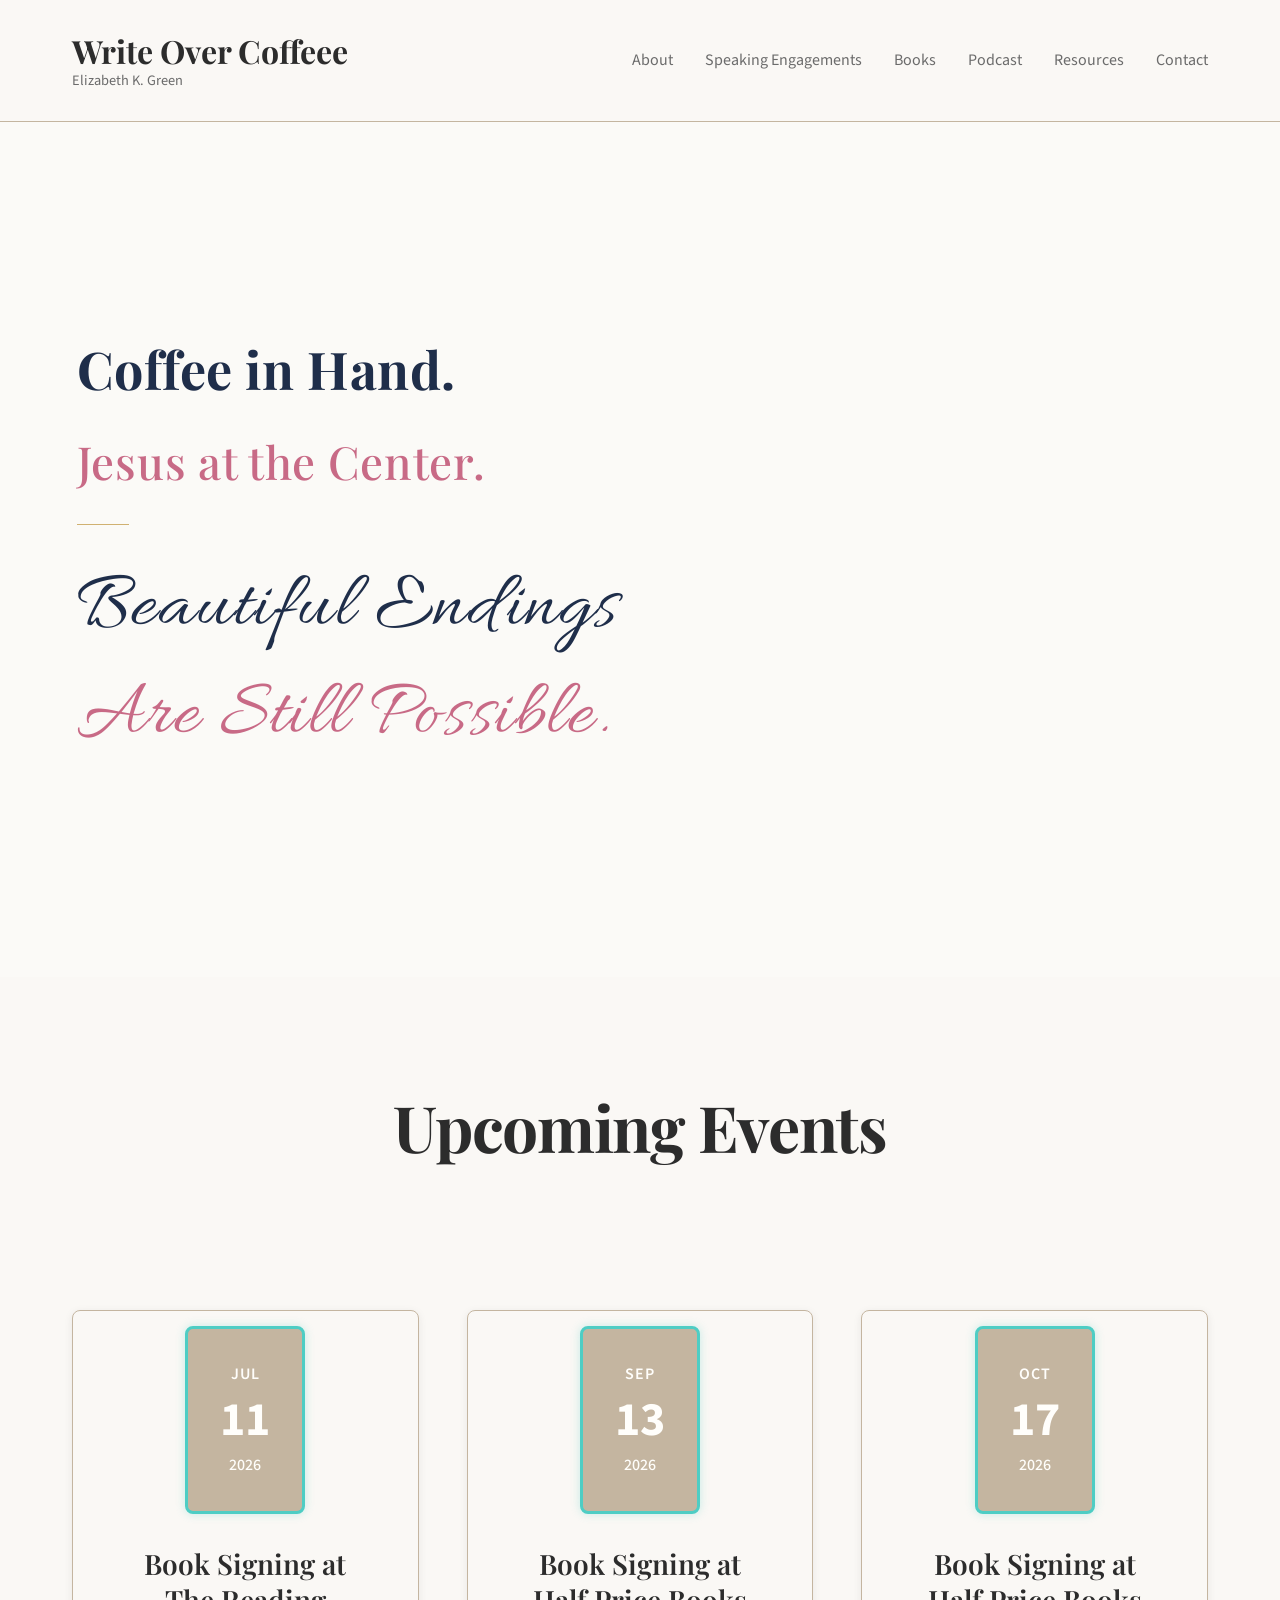
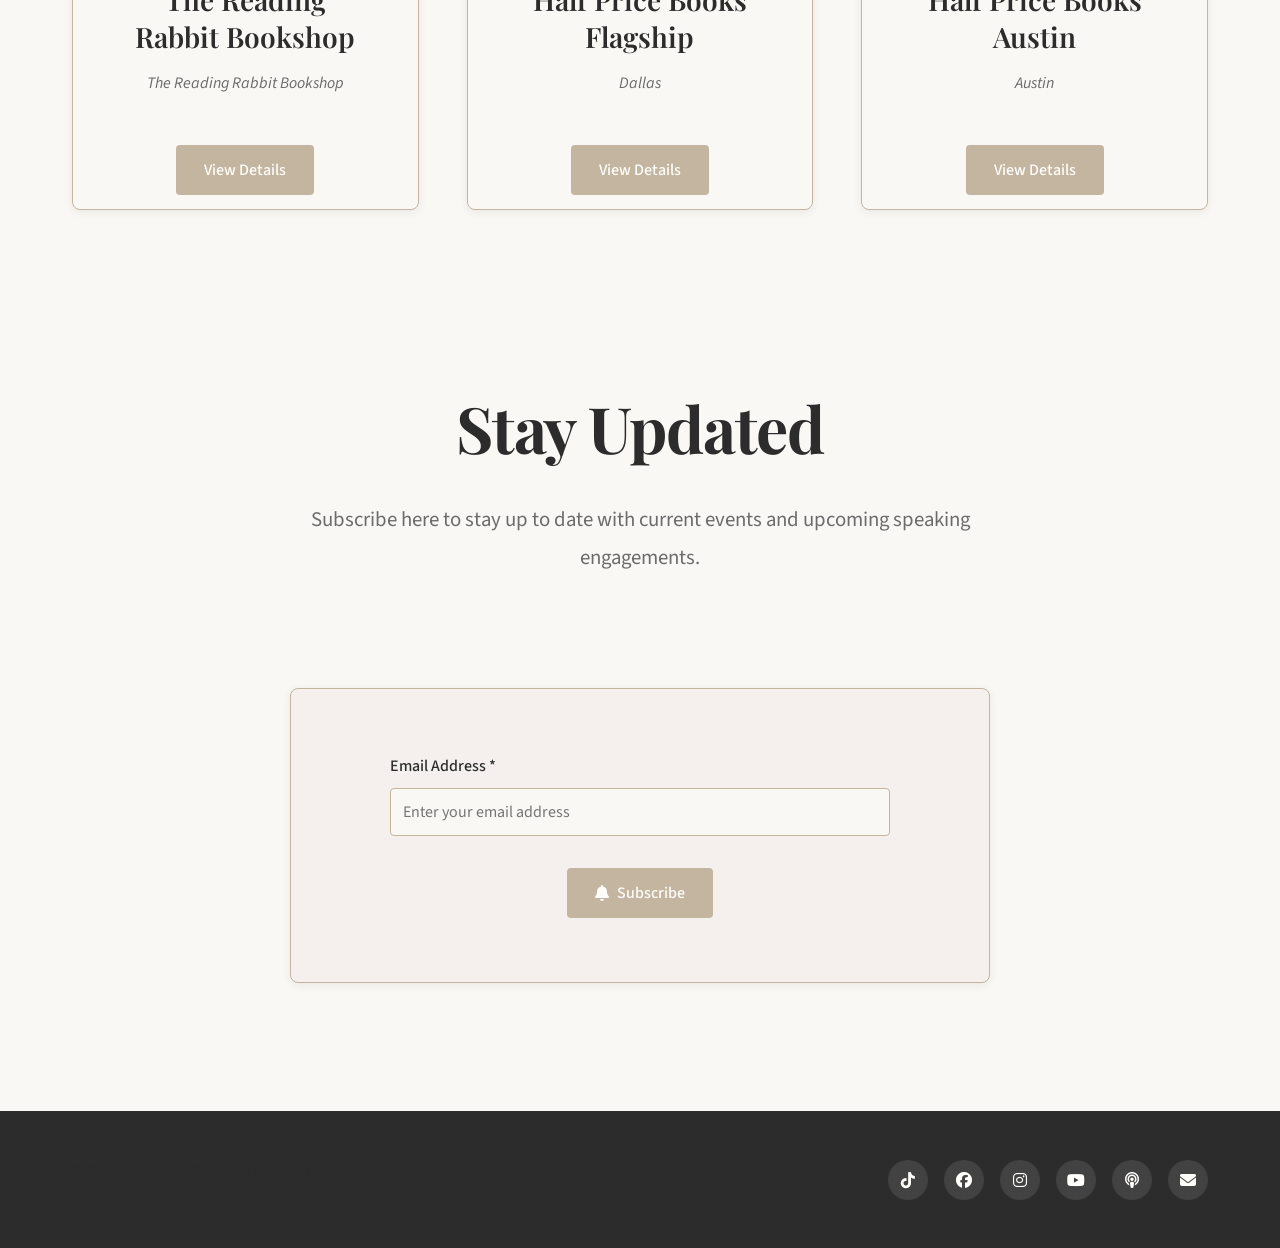
==== index.html @ e1391806 "Redesign hero with elegant typography and new brand copy Co-authored-by: Cursor <cursoragent@cursor." ====
<!DOCTYPE html>
<html lang="en">
<head>
    <meta charset="UTF-8">
    <meta name="viewport" content="width=device-width, initial-scale=1.0, viewport-fit=cover">
    <title>Write Over Coffeee | Elizabeth K. Green</title>
    <meta name="description" content="Write Over Coffeee | Elizabeth K. Green — Author, speaker, and storyteller sharing stories of grief, healing, and hope.">
    
    <!-- Open Graph / share preview -->
    <meta property="og:title" content="Write Over Coffeee | Elizabeth K. Green">
    <meta property="og:description" content="Author, speaker, and storyteller sharing stories of grief, healing, and hope.">
    <meta property="og:type" content="website">
    <meta property="og:image" content="https://i.imgur.com/3XoJIC1.jpg">
    
    <!-- Google Fonts -->
    <link rel="preconnect" href="https://fonts.googleapis.com">
    <link rel="preconnect" href="https://fonts.gstatic.com" crossorigin>
    <link href="https://fonts.googleapis.com/css2?family=Allura&family=Playfair+Display:wght@400;500;600;700&family=Source+Sans+Pro:wght@300;400;600&display=swap" rel="stylesheet">
    
    <!-- Font Awesome -->
    <link rel="stylesheet" href="https://cdnjs.cloudflare.com/ajax/libs/font-awesome/6.4.0/css/all.min.css">
    
    <link rel="stylesheet" href="styles.css">
    <link rel="icon" type="image/jpeg" href="https://i.imgur.com/3XoJIC1.jpg">
</head>
<body>
    <!-- Navigation -->
    <nav class="nav">
        <div class="nav-container">
            <a href="index.html" class="nav-logo">
                <span class="nav-logo-main">Write Over Coffeee</span>
                <span class="nav-logo-sub">Elizabeth K. Green</span>
            </a>
            <ul class="nav-menu">
                <li><a href="about.html" class="nav-link">About</a></li>
                <li><a href="speaking.html" class="nav-link">Speaking Engagements</a></li>
                <li><a href="books.html" class="nav-link">Books</a></li>
                <li><a href="podcast.html" class="nav-link">Podcast</a></li>
                <li><a href="resources.html" class="nav-link">Resources</a></li>
                <li><a href="contact.html" class="nav-link">Contact</a></li>
            </ul>
        </div>
    </nav>

    <!-- Hero Section -->
    <section class="hero">
        <div class="hero-content">
            <div class="hero-text">
                <h1 class="hero-title">
                    <span class="hero-line hero-line--headline">Coffee in Hand.</span>
                    <span class="hero-line hero-line--accent">Jesus at the Center.</span>
                </h1>
                <hr class="hero-divider" aria-hidden="true">
                <p class="hero-script-block">
                    <span class="hero-line hero-line--script hero-line--navy">Beautiful Endings</span>
                    <span class="hero-line hero-line--script hero-line--rose">Are Still Possible.</span>
                </p>
            </div>
        </div>
    </section>

    <!-- Upcoming Events Section -->
    <section class="events-section" id="events-section">
        <div class="container">
            <div class="events-title-wrapper" style="text-align: center; margin-bottom: var(--spacing-xl); padding: var(--spacing-lg) 0;">
                <h2 class="events-title" style="font-size: 4rem; font-weight: 700; color: var(--text-primary); margin-bottom: var(--spacing-md); letter-spacing: -0.02em; line-height: 1.2;">Upcoming Events</h2>
            </div>
            <div class="events-grid">
                <div class="flip-card">
                    <div class="flip-card-inner">
                        <div class="flip-card-front">
                            <div class="event-date event-date-new">
                                <span class="event-month">Jul</span>
                                <span class="event-day">11</span>
                                <span class="event-year">2026</span>
                            </div>
                            <h3 class="event-title">Book Signing at The Reading Rabbit Bookshop</h3>
                            <p class="event-location">The Reading Rabbit Bookshop</p>
                            <button class="btn btn-primary flip-btn">View Details</button>
                        </div>
                        <div class="flip-card-back">
                            <h3 class="event-title">Book Signing at The Reading Rabbit Bookshop</h3>
                            <p class="event-description">Join me at The Reading Rabbit Bookshop for a heartfelt afternoon celebrating Unspoken Goodbyes. Come connect, chat, and take home a signed copy—I can't wait to meet you in person.</p>
                            <p class="event-location">The Reading Rabbit Bookshop, 13006 S Farm to Market Rd | 1pm - 3pm</p>
                            <button class="btn btn-secondary flip-btn-back">Back</button>
                        </div>
                    </div>
                </div>

                <div class="flip-card">
                    <div class="flip-card-inner">
                        <div class="flip-card-front">
                            <div class="event-date event-date-new">
                                <span class="event-month">Sep</span>
                                <span class="event-day">13</span>
                                <span class="event-year">2026</span>
                            </div>
                            <h3 class="event-title">Book Signing at Half Price Books Flagship</h3>
                            <p class="event-location">Dallas</p>
                            <button class="btn btn-primary flip-btn">View Details</button>
                        </div>
                        <div class="flip-card-back">
                            <h3 class="event-title">Book Signing at Half Price Books Flagship</h3>
                            <p class="event-description">Join me at the Half Price Books Flagship in Dallas for an inspiring afternoon celebrating Unspoken Goodbyes. Stop by to connect, share meaningful conversation, and pick up a signed copy—I'm so excited to meet you.</p>
                            <p class="event-location">Half Price Books Flagship, 5803 E NW Hwy, Dallas, TX 75231 | 1pm - 3pm</p>
                            <button class="btn btn-secondary flip-btn-back">Back</button>
                        </div>
                    </div>
                </div>

                <div class="flip-card">
                    <div class="flip-card-inner">
                        <div class="flip-card-front">
                            <div class="event-date event-date-new">
                                <span class="event-month">Oct</span>
                                <span class="event-day">17</span>
                                <span class="event-year">2026</span>
                            </div>
                            <h3 class="event-title">Book Signing at Half Price Books Austin</h3>
                            <p class="event-location">Austin</p>
                            <button class="btn btn-primary flip-btn">View Details</button>
                        </div>
                        <div class="flip-card-back">
                            <h3 class="event-title">Book Signing at Half Price Books Austin</h3>
                            <p class="event-description">Join me at Half Price Books in Austin for a heartfelt afternoon celebrating Unspoken Goodbyes. Come connect, chat, and take home a signed copy—I'd love to meet you in person.</p>
                            <p class="event-location">Half Price Books Austin, 5555 N Lamar Blvd, Austin, TX 78751 | 11am - 2pm</p>
                            <button class="btn btn-secondary flip-btn-back">Back</button>
                        </div>
                    </div>
                </div>
            </div>
        </div>
    </section>

    <!-- Stay Updated Section -->
    <section class="stay-updated-section">
        <div class="container">
            <div class="stay-updated-header">
                <h2>Stay Updated</h2>
                <p class="page-intro">Subscribe here to stay up to date with current events and upcoming speaking engagements.</p>
            </div>
            <div class="subscribe-form-container">
                <form id="subscribeForm">
                    <div class="form-group" style="max-width: 500px; margin: 0 auto var(--spacing-md);">
                        <label for="subscribeEmail">Email Address *</label>
                        <input type="email" id="subscribeEmail" name="email" required placeholder="Enter your email address">
                    </div>
                    <div style="text-align: center;">
                        <button type="submit" class="btn btn-primary">
                            <i class="fas fa-bell"></i>
                            Subscribe
                        </button>
                    </div>
                </form>
            </div>
        </div>
    </section>

    <!-- Footer -->
    <footer class="footer">
        <div class="container">
            <div class="footer-content">
                <div class="footer-text">
                    <p>&copy; 2024 Elizabeth K. Green. All rights reserved.</p>
                </div>
                <div class="social-links">
                    <a href="https://www.tiktok.com/@writeovercoffee?_r=1&_t=ZP-93VZwXl0TWR" target="_blank" rel="noopener" aria-label="TikTok">
                        <i class="fab fa-tiktok"></i>
                    </a>
                    <a href="https://www.facebook.com/profile.php?id=61587353464992" target="_blank" rel="noopener" aria-label="Facebook">
                        <i class="fab fa-facebook"></i>
                    </a>
                    <a href="https://www.instagram.com/writeovercoffeee?igsh=MW9oeDl3N3U1cXFtbA%3D%3D&utm_source=qr" target="_blank" rel="noopener" aria-label="Instagram">
                        <i class="fab fa-instagram"></i>
                    </a>
                    <a href="https://www.youtube.com/@writeovercoffeee" target="_blank" rel="noopener" aria-label="YouTube">
                        <i class="fab fa-youtube"></i>
                    </a>
                    <a href="https://www.podbean.com/pw/pbblog-wtiej-151a57b" target="_blank" rel="noopener" aria-label="Podbean">
                        <i class="fas fa-podcast"></i>
                    </a>
                    <a href="mailto:writeovercoffeee@gmail.com" aria-label="Email">
                        <i class="fas fa-envelope"></i>
                    </a>
                </div>
            </div>
        </div>
    </footer>

    <script src="script.js"></script>
</body>
</html>
---- styles.css ----
/* Reset and Base Styles */
* {
    margin: 0;
    padding: 0;
    box-sizing: border-box;
}

:root {
    /* Soft, Feminine, Neutral Color System */
    /* Primary Background - warm creamy white for text-heavy areas */
    --bg-primary: #FAF8F5;
    
    /* Secondary Backgrounds - for section breaks, cards, hero areas */
    --bg-secondary-pink: #F5F0ED;
    --bg-secondary-lavender: #F4F1F5;
    
    /* Primary Text - deep soft charcoal (near-black) for body text and headings */
    --text-primary: #2C2C2C;
    
    /* Secondary Text - medium warm gray for labels, navigation, captions */
    --text-secondary: #6B6B6B;
    
    /* Accent Color - warm taupe/greige with subtle pink undertones */
    --color-accent: #C4B5A0;
    --color-accent-hover: #B8A890;
    
    /* Button Text - warm white/cream for contrast */
    --button-text: #FFFEFB;
    
    /* Legacy color variables for compatibility */
    --bg-linen: var(--bg-primary);
    --color-greige: var(--color-accent);
    --color-charcoal: var(--text-primary);
    
    /* Typography */
    --font-primary: 'Playfair Display', serif;
    --font-secondary: 'Source Sans Pro', sans-serif;
    --font-script: 'Allura', cursive;

    /* Hero palette */
    --hero-navy: #1F2E4A;
    --hero-rose: #C86A86;
    --hero-gold: #C8A45A;
    --hero-body: #3F3F46;
    
    /* Spacing */
    --spacing-xs: 0.5rem;
    --spacing-sm: 1rem;
    --spacing-md: 2rem;
    --spacing-lg: 3rem;
    --spacing-xl: 4rem;
    
    /* Transitions */
    --transition: all 0.3s ease;
}

/* Base Typography */
html {
    scroll-behavior: smooth;
    -webkit-text-size-adjust: 100%;
}

/* Prevent horizontal overflow on mobile */
body {
    overflow-x: hidden;
    font-family: var(--font-secondary);
    line-height: 1.7;
    color: var(--text-primary);
    background-color: var(--bg-primary);
    background-image: url('https://i.imgur.com/NSPfVRP.jpg');
    background-size: cover;
    background-position: center;
    background-attachment: fixed;
    background-repeat: no-repeat;
    -webkit-font-smoothing: antialiased;
    -moz-osx-font-smoothing: grayscale;
}

/* iOS Safari: fixed background can cause jank; use scroll on touch devices */
@media (max-width: 1024px) {
    body {
        background-attachment: scroll;
    }
}

h1, h2, h3, h4, h5, h6 {
    font-family: var(--font-primary);
    font-weight: 600;
    line-height: 1.3;
    color: var(--text-primary);
    margin-bottom: var(--spacing-sm);
}

h1 { font-size: 2.5rem; }
h2 { font-size: 2rem; }
h3 { font-size: 1.5rem; }
h4 { font-size: 1.25rem; }

p {
    margin-bottom: var(--spacing-sm);
    color: var(--text-primary);
}

a {
    color: var(--color-accent);
    text-decoration: none;
    transition: var(--transition);
}

a:hover {
    color: var(--color-accent-hover);
}

/* Container */
.container {
    max-width: 1200px;
    margin: 0 auto;
    padding: 0 var(--spacing-md);
}

/* Navigation */
.nav {
    background-color: var(--bg-primary);
    border-bottom: 1px solid var(--color-accent);
    position: sticky;
    top: 0;
    z-index: 1000;
    padding-top: env(safe-area-inset-top, 0);
}

.nav-container {
    display: flex;
    justify-content: space-between;
    align-items: center;
    padding: var(--spacing-md) var(--spacing-md);
    max-width: 1200px;
    margin: 0 auto;
}

.nav-logo {
    display: flex;
    flex-direction: column;
    text-decoration: none;
}

.nav-logo-main {
    font-family: var(--font-primary);
    font-size: 2rem;
    font-weight: 700;
    color: var(--text-primary);
    line-height: 1.2;
}

.nav-logo-sub {
    font-family: var(--font-secondary);
    font-size: 0.9rem;
    font-weight: 400;
    color: var(--text-secondary);
    line-height: 1.2;
    margin-top: 0.1rem;
}

.nav-menu {
    display: flex;
    list-style: none;
    gap: var(--spacing-md);
    align-items: center;
}

.nav-link {
    color: var(--text-secondary);
    font-weight: 400;
    padding: var(--spacing-xs) 0;
    position: relative;
}

.nav-link:hover,
.nav-link.active {
    color: var(--color-accent);
}

.nav-link.active::after {
    content: '';
    position: absolute;
    bottom: 0;
    left: 0;
    right: 0;
    height: 2px;
    background-color: var(--color-accent);
}

@keyframes heroFadeUp {
    from {
        opacity: 0;
        transform: translateY(20px);
    }
    to {
        opacity: 1;
        transform: translateY(0);
    }
}

/* Hero Section */
.hero {
    position: relative;
    width: 100%;
    min-height: 95vh;
    display: flex;
    align-items: center;
    justify-content: flex-start;
    padding: clamp(120px, 14vw, 180px) clamp(1.5rem, 6vw, 5rem);
    background-image: url('https://i.imgur.com/gsxFi4E.jpg');
    background-size: cover;
    background-position: center;
    background-repeat: no-repeat;
    overflow: hidden;
}

.hero::before {
    content: '';
    position: absolute;
    top: 0;
    left: 0;
    right: 0;
    bottom: 0;
    background: rgba(255, 255, 255, 0.22);
    z-index: 1;
}

.hero-content {
    position: relative;
    z-index: 2;
    width: 100%;
    max-width: 1400px;
    margin: 0;
    padding: 0;
}

.hero-text {
    max-width: 650px;
    text-align: left;
    animation: heroFadeUp 700ms ease-out both;
}

.hero .hero-title {
    font-size: inherit;
    margin-bottom: 0;
    line-height: inherit;
}

.hero-script-block {
    margin: 0;
    display: flex;
    flex-direction: column;
}

.hero-line {
    display: block;
    margin: 0;
}

.hero-line--headline {
    font-family: var(--font-primary);
    font-weight: 700;
    font-size: clamp(2rem, 4.2vw, 3.25rem);
    line-height: 1.45;
    letter-spacing: 0.01em;
    color: var(--hero-navy);
    margin-bottom: 0.4em;
}

.hero-line--accent {
    font-family: var(--font-primary);
    font-weight: 500;
    font-size: clamp(1.85rem, 3.6vw, 2.85rem);
    line-height: 1.5;
    letter-spacing: 0.015em;
    color: var(--hero-rose);
}

.hero-line--script {
    font-family: var(--font-script);
    font-weight: 400;
    font-size: clamp(3rem, 7vw, 5rem);
    line-height: 1.3;
    letter-spacing: 0.02em;
}

.hero-line--navy {
    color: var(--hero-navy);
    margin-bottom: 0.05em;
}

.hero-line--rose {
    color: var(--hero-rose);
}

.hero-divider {
    width: 52px;
    height: 1px;
    margin: clamp(1.25rem, 2.5vw, 1.75rem) 0 clamp(1.5rem, 3vw, 2rem);
    border: none;
    background-color: var(--hero-gold);
    opacity: 0.85;
}

@media (prefers-reduced-motion: reduce) {
    .hero-text {
        animation: none;
    }
}

/* Page Header Component (for other pages) */
.page-header {
    padding: var(--spacing-lg);
    text-align: center;
    max-width: 800px;
    margin: 0 auto var(--spacing-xl);
    background-color: var(--bg-primary);
    border: 1px solid var(--color-accent);
    border-radius: 8px;
    box-shadow: 0 2px 8px rgba(44, 44, 44, 0.08);
    position: relative;
}

.page-header h1 {
    font-size: 3rem;
    margin-bottom: var(--spacing-sm);
    font-weight: 600;
}

.page-header .page-intro {
    font-size: 1.2rem;
    line-height: 1.8;
    color: var(--text-primary);
    max-width: 600px;
    margin: 0 auto;
}

/* Content Grid Component */
.content-grid {
    display: grid;
    gap: var(--spacing-lg);
    margin: var(--spacing-xl) 0;
}

.content-grid-2 {
    grid-template-columns: repeat(2, 1fr);
}

.content-grid-3 {
    grid-template-columns: repeat(3, 1fr);
}

/* Navigation Tile Component (for homepage) */
.nav-tile {
    background-color: var(--bg-secondary-pink);
    border: 1px solid var(--color-accent);
    padding: var(--spacing-lg);
    text-align: center;
    transition: var(--transition);
    display: block;
    text-decoration: none;
    color: var(--text-primary);
}

.nav-tile:hover {
    border-color: var(--color-accent-hover);
    transform: translateY(-4px);
    box-shadow: 0 4px 12px rgba(44, 44, 44, 0.1);
}

.nav-tile-icon {
    font-size: 2.5rem;
    color: var(--color-accent);
    margin-bottom: var(--spacing-sm);
}

.nav-tile h3 {
    font-size: 1.5rem;
    margin-bottom: var(--spacing-xs);
}

.nav-tile p {
    font-size: 1rem;
    line-height: 1.6;
    margin: 0;
}

/* Buttons */
.btn {
    display: inline-flex;
    align-items: center;
    gap: var(--spacing-xs);
    padding: 0.875rem 1.75rem;
    border: none;
    border-radius: 4px;
    font-family: var(--font-secondary);
    font-size: 1rem;
    font-weight: 500;
    text-decoration: none;
    cursor: pointer;
    transition: var(--transition);
    text-align: center;
}

.btn-primary {
    background-color: var(--color-accent);
    color: var(--button-text);
}

.btn-primary:hover {
    background-color: var(--color-accent-hover);
    color: var(--button-text);
}

.btn-secondary {
    background-color: transparent;
    color: var(--text-primary);
    border: 1px solid var(--color-accent);
}

.btn-secondary:hover {
    background-color: var(--color-accent);
    color: var(--button-text);
}

/* Forms */
.form-group {
    margin-bottom: var(--spacing-md);
}

.form-group label {
    display: block;
    margin-bottom: var(--spacing-xs);
    font-weight: 500;
    color: var(--text-primary);
}

.form-group input,
.form-group textarea,
.form-group select {
    width: 100%;
    padding: 0.75rem;
    border: 1px solid var(--color-accent);
    border-radius: 4px;
    font-family: var(--font-secondary);
    font-size: 16px; /* 16px prevents iOS zoom on focus */
    background-color: var(--bg-primary);
    color: var(--text-primary);
    transition: var(--transition);
}

/* Prevent iOS from adding default styling to text inputs */
.form-group input[type="text"],
.form-group input[type="email"],
.form-group input[type="tel"],
.form-group input[type="url"] {
    -webkit-appearance: none;
    appearance: none;
}

.form-group input:focus,
.form-group textarea:focus,
.form-group select:focus {
    outline: none;
    border-color: var(--color-accent);
    box-shadow: 0 0 0 3px rgba(196, 181, 160, 0.15);
}

.form-group textarea {
    resize: vertical;
    min-height: 120px;
}

/* Footer */
.footer {
    background-color: var(--text-primary);
    color: var(--button-text);
    padding: var(--spacing-lg) 0;
    padding-bottom: calc(var(--spacing-lg) + env(safe-area-inset-bottom, 0));
    margin-top: var(--spacing-xl);
}

.footer-content {
    display: flex;
    justify-content: space-between;
    align-items: center;
    flex-wrap: wrap;
    gap: var(--spacing-md);
}

.footer-text {
    font-size: 0.9rem;
}

.footer-link {
    color: var(--button-text);
    text-decoration: underline;
}

.footer-link:hover {
    color: var(--color-accent);
}

.social-links {
    display: flex;
    gap: var(--spacing-sm);
}

.social-links a {
    display: flex;
    align-items: center;
    justify-content: center;
    width: 40px;
    height: 40px;
    background-color: rgba(255, 255, 255, 0.1);
    color: var(--button-text);
    border-radius: 50%;
    transition: var(--transition);
}

.social-links a:hover {
    background-color: var(--color-accent);
    color: var(--button-text);
}

/* Section Styles */
.section {
    padding: var(--spacing-xl) 0;
    position: relative;
}

.section-title {
    font-size: 2rem;
    margin-bottom: var(--spacing-md);
    text-align: center;
    background-color: var(--bg-primary);
    padding: var(--spacing-md);
    border: 1px solid var(--color-accent);
    border-radius: 8px;
    box-shadow: 0 2px 8px rgba(44, 44, 44, 0.08);
    max-width: 600px;
    margin-left: auto;
    margin-right: auto;
}

/* Main Content Area */
.main-content {
    min-height: calc(100vh - 200px);
    padding: var(--spacing-lg) 0;
    position: relative;
}

/* Ensure all text content containers have white backgrounds */
.about-content {
    background-color: var(--bg-primary) !important;
    padding: var(--spacing-lg) !important;
    border-radius: 8px !important;
    border: 1px solid var(--color-accent) !important;
    box-shadow: 0 2px 8px rgba(44, 44, 44, 0.08) !important;
}

/* Parallax wrapper for content sections */
.parallax-section {
    position: relative;
    transform: translateZ(0);
    will-change: transform;
}

/* Events Section */
.events-section {
    padding: var(--spacing-xl) 0;
    background-color: transparent;
}

/* Stay Updated Section */
.stay-updated-section {
    padding: var(--spacing-xl) 0;
    background-color: transparent;
}

.stay-updated-header {
    text-align: center;
    margin-bottom: var(--spacing-xl);
    padding: var(--spacing-lg) 0;
}

.stay-updated-header h2 {
    font-size: 4rem;
    font-weight: 700;
    color: var(--text-primary);
    margin-bottom: var(--spacing-md);
    letter-spacing: -0.02em;
}

.stay-updated-header .page-intro {
    font-size: 1.3rem;
    line-height: 1.8;
    color: var(--text-secondary);
    max-width: 700px;
    margin: 0 auto;
}

.stay-updated-section .subscribe-form-container {
    background-color: var(--bg-secondary-pink);
    border: 1px solid var(--color-accent);
    padding: var(--spacing-xl);
    border-radius: 8px;
    box-shadow: 0 2px 8px rgba(44, 44, 44, 0.08);
    max-width: 700px;
    margin: 0 auto;
}

.events-grid {
    display: grid;
    grid-template-columns: repeat(auto-fit, minmax(300px, 1fr));
    gap: var(--spacing-lg);
    margin-top: var(--spacing-lg);
}

/* Flip Card Styles */
.flip-card {
    background-color: transparent;
    width: 100%;
    height: 500px;
    perspective: 1000px;
}

.flip-card-inner {
    position: relative;
    width: 100%;
    height: 100%;
    text-align: center;
    transition: transform 0.6s;
    -webkit-transform-style: preserve-3d;
    transform-style: preserve-3d;
}

.flip-card.flipped .flip-card-inner {
    transform: rotateY(180deg);
}

.flip-card-front,
.flip-card-back {
    position: absolute;
    width: 100%;
    height: 100%;
    -webkit-backface-visibility: hidden;
    backface-visibility: hidden;
    background-color: var(--bg-primary);
    border: 1px solid var(--color-accent);
    border-radius: 8px;
    box-shadow: 0 2px 8px rgba(44, 44, 44, 0.08);
    display: flex;
    flex-direction: column;
    justify-content: center;
    align-items: center;
    padding: var(--spacing-lg);
    box-sizing: border-box;
}

.flip-card-front,
.flip-card-back {
    overflow-y: auto;
    overflow-x: hidden;
    scrollbar-width: none; /* Firefox */
    -ms-overflow-style: none; /* IE and Edge */
}

.flip-card-front::-webkit-scrollbar,
.flip-card-back::-webkit-scrollbar {
    display: none; /* Chrome, Safari, Opera */
}

.flip-card-back {
    transform: rotateY(180deg);
    justify-content: flex-start;
    padding: var(--spacing-lg);
}

.flip-card-back .event-title {
    margin-top: 0;
    margin-bottom: var(--spacing-sm);
}

.flip-card-back .event-description {
    margin-bottom: var(--spacing-md);
    flex: 0 1 auto;
}

.flip-card-back .event-location {
    margin-bottom: var(--spacing-md);
}

.flip-card-back .btn {
    margin-top: auto;
    margin-bottom: var(--spacing-xs);
}

.event-date {
    display: flex;
    flex-direction: column;
    align-items: center;
    margin-bottom: var(--spacing-md);
    padding: var(--spacing-md);
    background-color: var(--color-accent);
    color: var(--button-text);
    border-radius: 8px;
    width: 120px;
}

.event-month {
    font-size: 1rem;
    font-weight: 600;
    text-transform: uppercase;
    letter-spacing: 1px;
}

.event-day {
    font-size: 3rem;
    font-weight: 700;
    line-height: 1;
    margin: var(--spacing-xs) 0;
}

.event-year {
    font-size: 1rem;
    font-weight: 500;
}

.event-rescheduled-notice {
    background-color: #ff6b6b;
    color: var(--button-text);
    padding: 0.5rem 1rem;
    border-radius: 4px;
    font-size: 0.875rem;
    font-weight: 600;
    text-transform: uppercase;
    letter-spacing: 0.5px;
    margin-bottom: var(--spacing-sm);
    text-align: center;
    width: 100%;
    box-shadow: 0 2px 4px rgba(0, 0, 0, 0.1);
}

.event-date-new {
    border: 3px solid #4ecdc4;
    box-shadow: 0 0 10px rgba(78, 205, 196, 0.3);
}

.event-title {
    font-family: var(--font-primary);
    font-size: 1.75rem;
    font-weight: 600;
    color: var(--text-primary);
    margin-bottom: var(--spacing-sm);
}

.event-location {
    font-size: 1rem;
    color: var(--text-secondary);
    margin-bottom: var(--spacing-md);
    font-style: italic;
    line-height: 1.6;
    overflow-wrap: break-word;
    word-wrap: break-word;
}

.event-description {
    font-size: 1rem;
    line-height: 1.7;
    color: var(--text-primary);
    margin-bottom: var(--spacing-md);
    text-align: left;
    overflow-wrap: break-word;
    word-wrap: break-word;
}

.flip-btn,
.flip-btn-back {
    margin-top: var(--spacing-sm);
    cursor: pointer;
}

.flip-btn-back {
    margin-top: var(--spacing-xs);
}

/* Responsive Design */
/* Tablet / iPad Optimizations (768px - 1024px) */
@media (min-width: 768px) and (max-width: 1024px) {
    .container {
        max-width: 95%;
        padding: 0 var(--spacing-md);
    }
    
    .hero {
        min-height: 90vh;
        padding: clamp(100px, 12vw, 140px) clamp(2rem, 5vw, 4rem);
    }
    
    .hero-line--headline {
        font-size: clamp(1.85rem, 3.8vw, 2.75rem);
    }
    
    .hero-line--accent {
        font-size: clamp(1.65rem, 3.2vw, 2.35rem);
    }
    
    .hero-line--script {
        font-size: clamp(2.75rem, 6vw, 4.25rem);
    }
    
    .events-grid {
        grid-template-columns: repeat(2, 1fr);
        gap: var(--spacing-md);
    }
    
    .flip-card {
        height: 450px;
    }
    
    .nav-container {
        padding: var(--spacing-sm) var(--spacing-md);
    }
    
    .nav-menu {
        gap: var(--spacing-sm);
    }
    
    .content-grid-2 {
        grid-template-columns: 1fr;
    }
    
    .content-grid-3 {
        grid-template-columns: repeat(2, 1fr);
    }
    
    .page-header h1 {
        font-size: 3.5rem;
    }
    
    .stay-updated-header h2 {
        font-size: 3.5rem;
    }
}

/* MacBook / Desktop Optimizations (1024px+) */
@media (min-width: 1024px) {
    .container {
        max-width: 1200px;
    }
    
    .hero {
        min-height: 95vh;
    }
}

/* Mobile / Small Tablet (max-width: 768px) */
@media (max-width: 768px) {
    /* Reduce all title sizes on mobile */
    h1 { font-size: 2rem; }
    h2 { font-size: 1.75rem; }
    h3 { font-size: 1.25rem; }
    h4 { font-size: 1.1rem; }
    
    .nav-container {
        flex-direction: column;
        gap: var(--spacing-xs);
        padding: var(--spacing-sm) var(--spacing-sm);
    }
    
    .nav-logo-main {
        font-size: 1.5rem;
    }
    
    .nav-logo-sub {
        font-size: 0.8rem;
    }
    
    /* Apple HIG: minimum 44px touch targets */
    .nav-menu {
        flex-wrap: wrap;
        justify-content: center;
        gap: var(--spacing-xs);
        font-size: 0.9rem;
    }
    
    .nav-menu a {
        min-height: 44px;
        min-width: 44px;
        display: inline-flex;
        align-items: center;
        justify-content: center;
        padding: var(--spacing-xs) var(--spacing-sm);
    }
    
    /* Fix hero overlap with sticky nav; iOS Safari address bar */
    .hero {
        min-height: 100vh;
        min-height: -webkit-fill-available;
        padding: clamp(100px, 18vw, 130px) var(--spacing-md) clamp(80px, 12vw, 120px);
        justify-content: center;
    }
    
    .hero-content {
        display: flex;
        justify-content: center;
    }
    
    .hero-text {
        text-align: center;
        margin: 0 auto;
    }
    
    .hero-divider {
        margin-left: auto;
        margin-right: auto;
    }
    
    .hero-line--headline {
        font-size: clamp(1.75rem, 6.5vw, 2.25rem);
        line-height: 1.5;
    }
    
    .hero-line--accent {
        font-size: clamp(1.55rem, 5.5vw, 2rem);
        line-height: 1.55;
    }
    
    .hero-line--script {
        font-size: clamp(2.5rem, 10vw, 3.75rem);
        line-height: 1.35;
    }
    
    .btn {
        min-height: 44px;
        min-width: 44px;
    }
    
    /* Fix events section spacing and title size */
    .events-section {
        padding-top: var(--spacing-lg);
        padding-bottom: var(--spacing-lg);
    }
    
    .events-section h2,
    .events-title {
        font-size: 2rem !important;
        margin-bottom: var(--spacing-md) !important;
        padding: var(--spacing-sm) 0 !important;
    }
    
    .events-title-wrapper {
        margin-bottom: var(--spacing-md) !important;
        padding: var(--spacing-md) 0 !important;
    }
    
    .events-grid {
        grid-template-columns: 1fr;
        gap: var(--spacing-md);
        margin-top: var(--spacing-md);
    }
    
    .flip-card {
        height: 420px;
        margin-bottom: var(--spacing-md);
    }
    
    .event-title {
        font-size: 1.25rem;
    }
    
    .page-header h1 {
        font-size: 2rem;
    }
    
    .page-header .page-intro {
        font-size: 1rem;
    }
    
    .content-grid-2,
    .content-grid-3 {
        grid-template-columns: 1fr;
    }
    
    .footer-content {
        flex-direction: column;
        text-align: center;
    }
    
    .social-links a {
        min-width: 44px;
        min-height: 44px;
    }
    
    .container {
        padding: 0 var(--spacing-sm);
    }
    
    .section-title {
        font-size: 1.5rem;
        padding: var(--spacing-sm);
    }
    
    .stay-updated-header h2 {
        font-size: 2rem;
    }
    
    .stay-updated-header .page-intro {
        font-size: 1rem;
    }
}

@media (max-width: 480px) {
    h1 { font-size: 1.75rem; }
    h2 { font-size: 1.5rem; }
    h3 { font-size: 1.15rem; }
    h4 { font-size: 1rem; }
    
    .nav-logo-main {
        font-size: 1.25rem;
    }
    
    .nav-logo-sub {
        font-size: 0.75rem;
    }
    
    .hero {
        padding: 90px var(--spacing-sm) 70px;
    }
    
    .hero-line--headline {
        font-size: clamp(1.6rem, 7vw, 2rem);
    }
    
    .hero-line--accent {
        font-size: clamp(1.4rem, 6vw, 1.85rem);
    }
    
    .hero-line--script {
        font-size: clamp(2.25rem, 11vw, 3.25rem);
    }
    
    .events-section h2,
    .events-title {
        font-size: 1.75rem !important;
    }
    
    .events-title-wrapper {
        margin-bottom: var(--spacing-sm) !important;
        padding: var(--spacing-sm) 0 !important;
    }
    
    .flip-card {
        height: 440px;
    }
    
    .event-day {
        font-size: 2.25rem;
    }
    
    .event-title {
        font-size: 1.15rem;
    }
    
    .nav-tile {
        padding: var(--spacing-md);
    }
    
    .nav-tile-icon {
        font-size: 2rem;
    }
    
    .section-title {
        font-size: 1.25rem;
    }
}

/* Utility Classes */
.text-center {
    text-align: center;
}

.mt-md {
    margin-top: var(--spacing-md);
}

.mb-md {
    margin-bottom: var(--spacing-md);
}

.mt-lg {
    margin-top: var(--spacing-lg);
}

.mb-lg {
    margin-bottom: var(--spacing-lg);
}
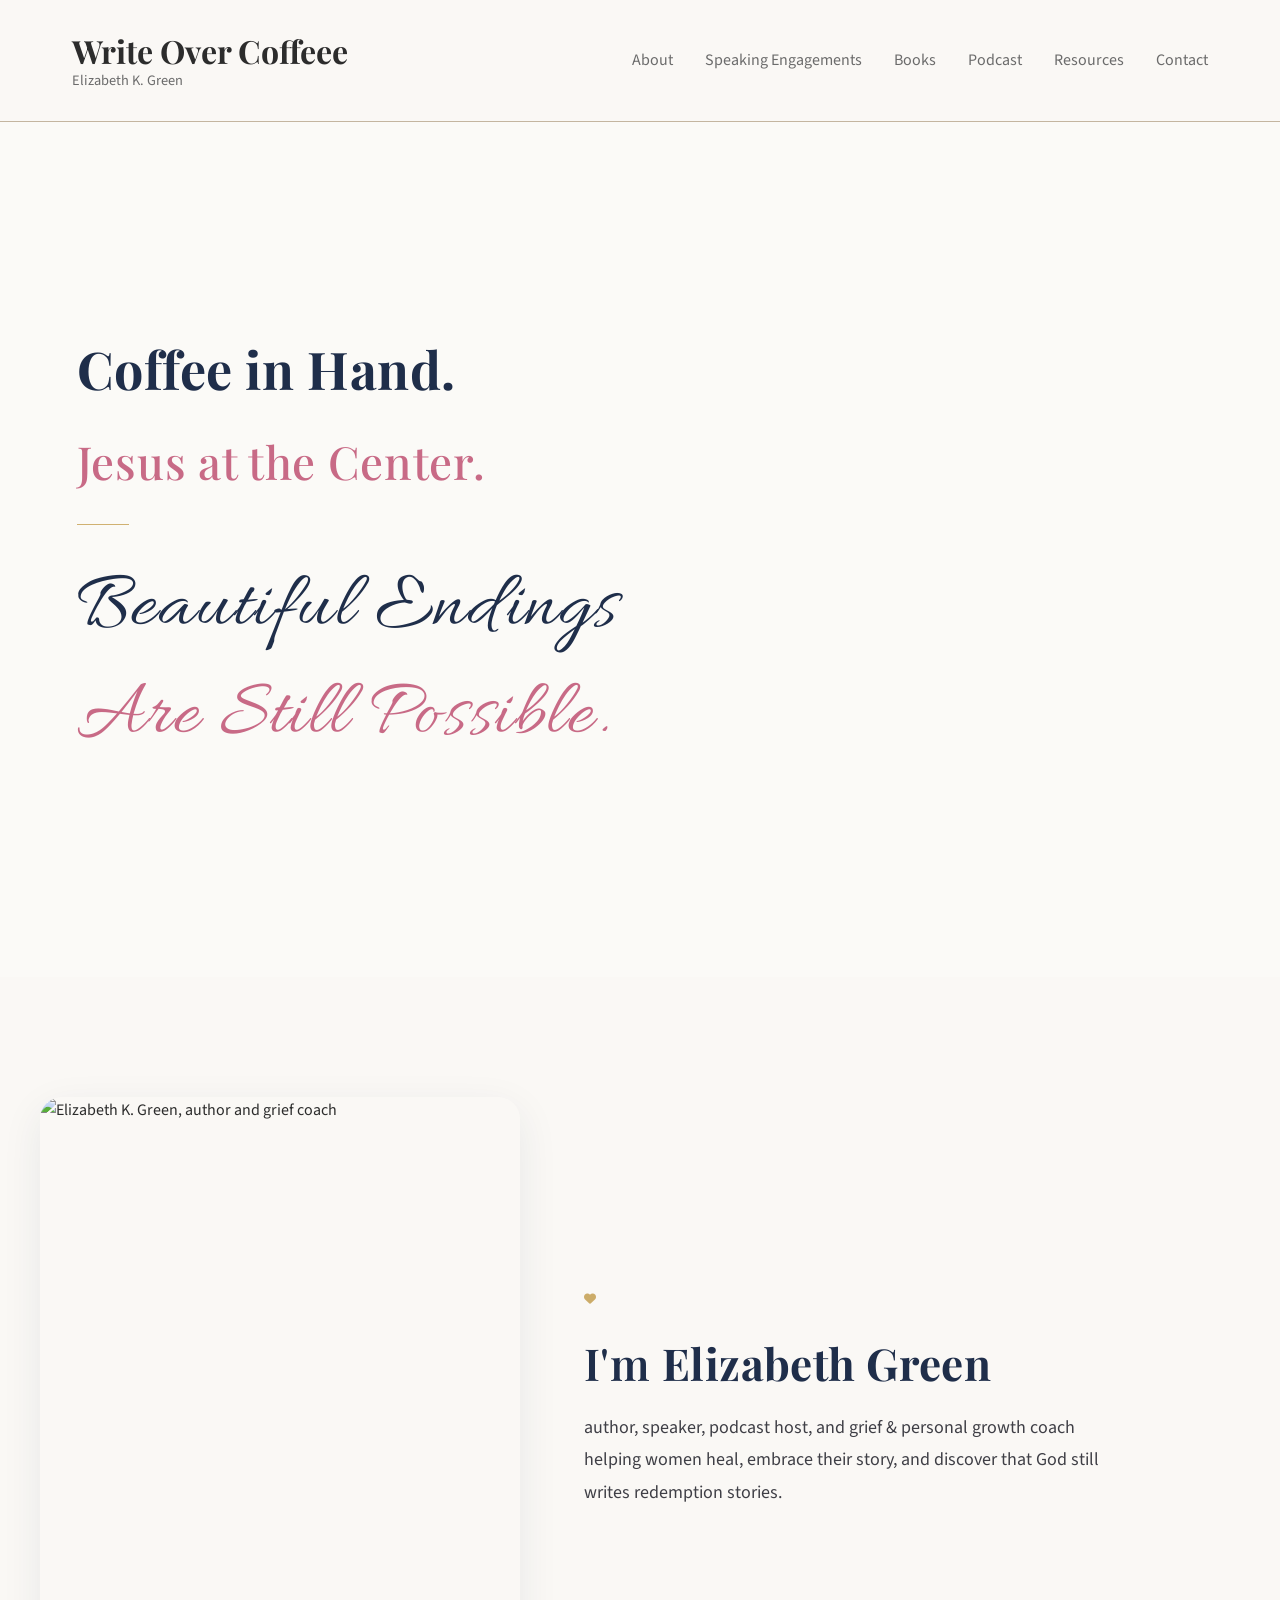
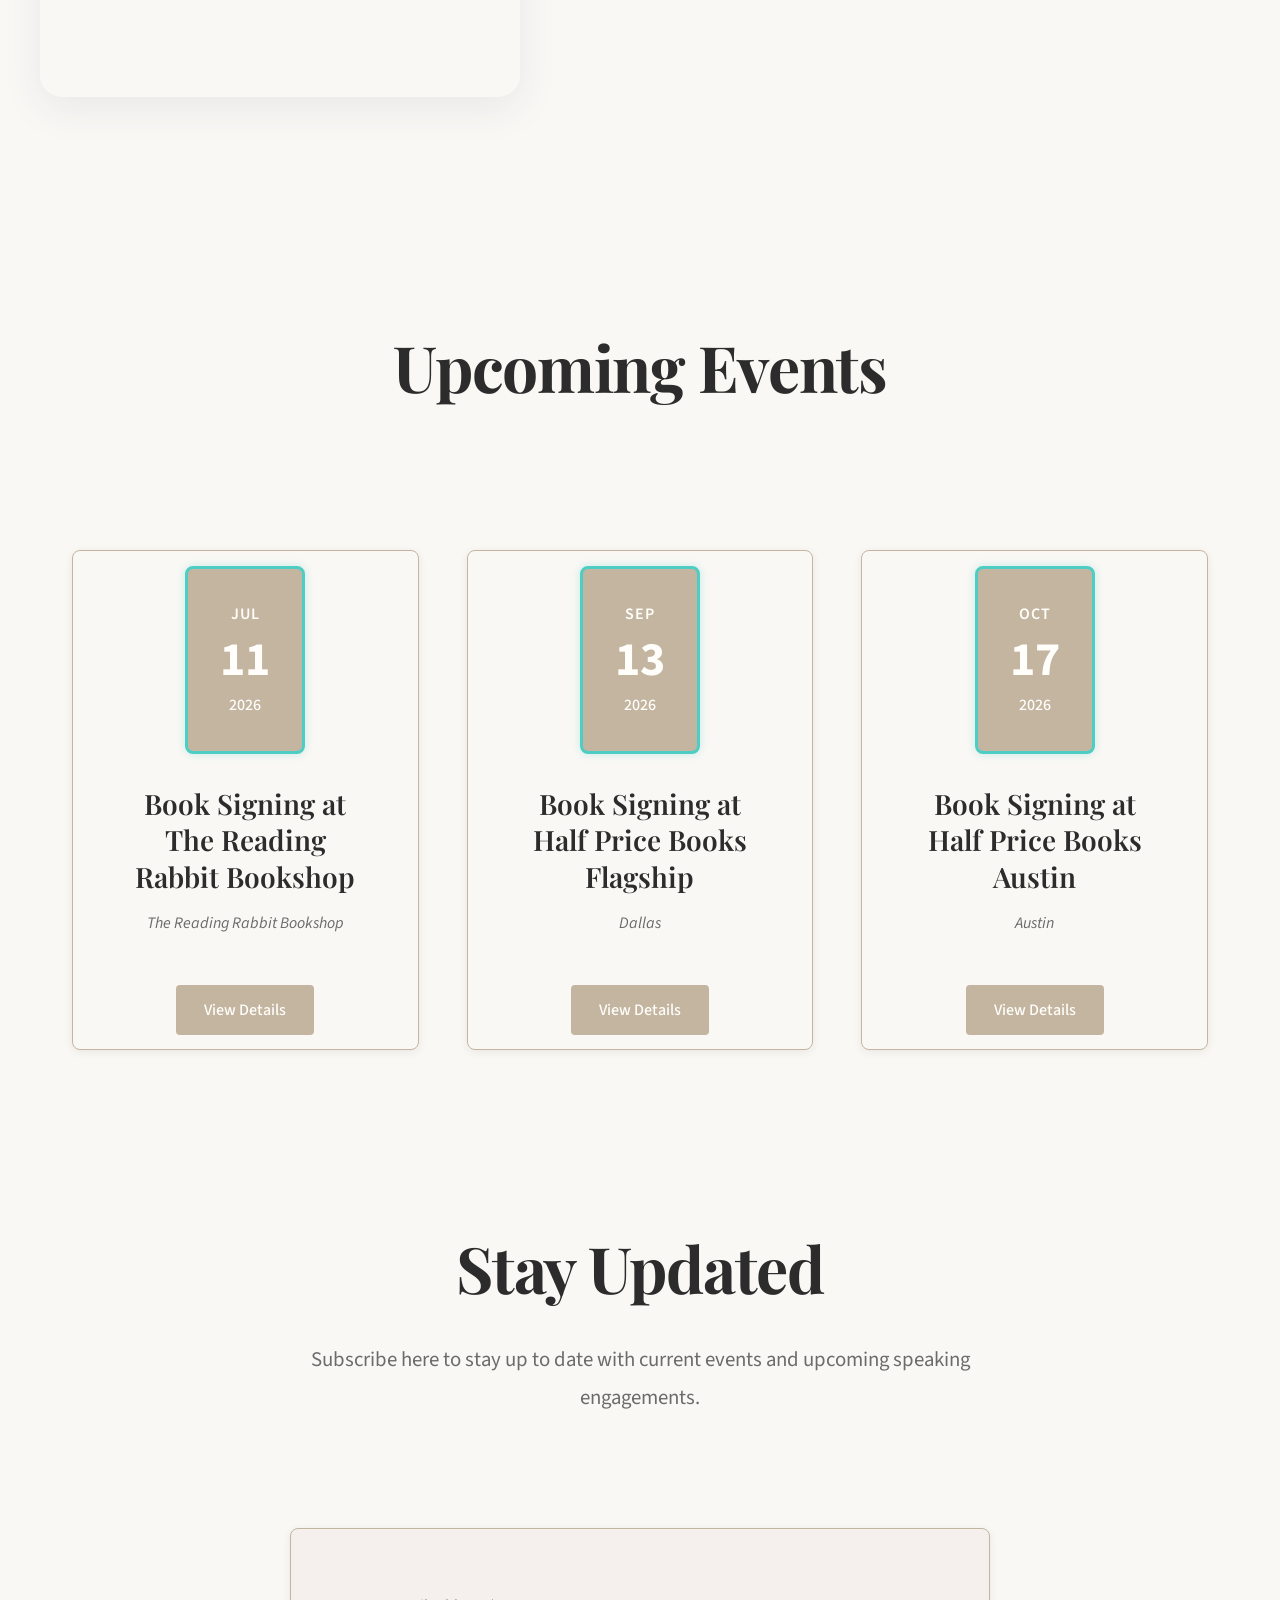
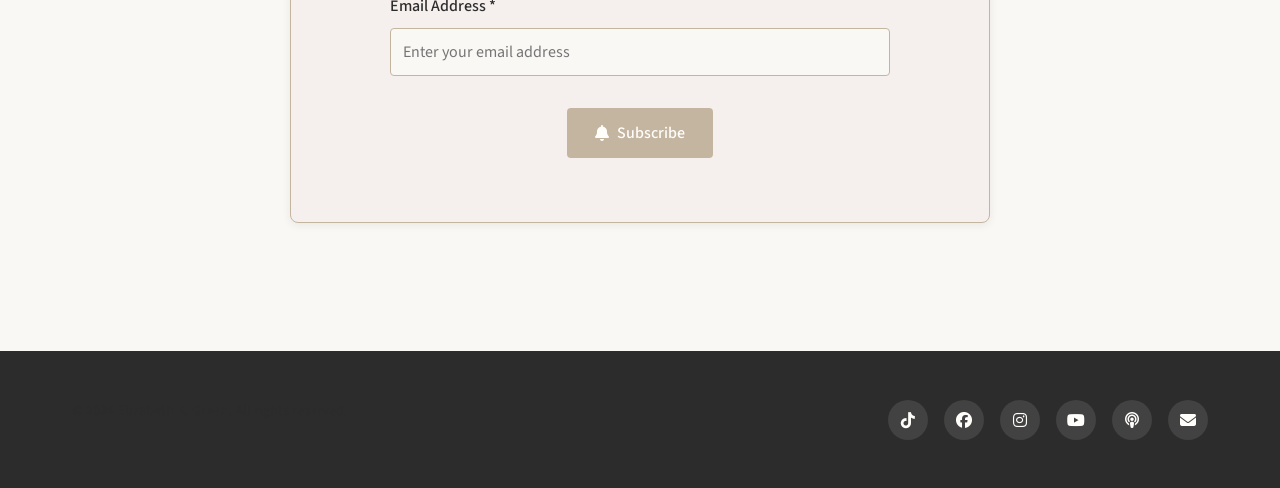
==== commit 19a126a9: "Add personal introduction section below hero Co-authored-by: Cursor <cursoragent@cursor.com>" ====
--- a/index.html
+++ b/index.html
@@ -59,6 +59,30 @@
         </div>
     </section>
 
+    <!-- Introduction Section -->
+    <section class="intro-section" aria-label="About Elizabeth Green">
+        <div class="intro-container">
+            <div class="intro-image-wrapper">
+                <img
+                    src="https://i.imgur.com/CCfp92z.jpg"
+                    alt="Elizabeth K. Green, author and grief coach"
+                    class="intro-image"
+                    width="480"
+                    height="600"
+                    loading="lazy"
+                    decoding="async"
+                >
+            </div>
+            <div class="intro-content">
+                <div class="intro-accent" aria-hidden="true">
+                    <i class="fas fa-heart intro-accent-icon"></i>
+                </div>
+                <h2 class="intro-heading">I'm <span class="intro-name">Elizabeth Green</span></h2>
+                <p class="intro-body">author, speaker, podcast host, and grief &amp; personal growth coach helping women heal, embrace their story, and discover that God still writes redemption stories.</p>
+            </div>
+        </div>
+    </section>
+
     <!-- Upcoming Events Section -->
     <section class="events-section" id="events-section">
         <div class="container">
--- a/styles.css
+++ b/styles.css
@@ -307,6 +307,91 @@
 @media (prefers-reduced-motion: reduce) {
     .hero-text {
         animation: none;
+    }
+}
+
+/* Introduction Section */
+.intro-section {
+    padding: clamp(80px, 10vw, 120px) var(--spacing-md);
+    background-color: transparent;
+}
+
+.intro-container {
+    max-width: 1200px;
+    margin: 0 auto;
+    display: grid;
+    grid-template-columns: 40% 1fr;
+    gap: clamp(3.75rem, 5vw, 5rem);
+    align-items: center;
+    opacity: 0;
+    transform: translateY(24px);
+    transition: opacity 700ms ease-out, transform 700ms ease-out;
+}
+
+.intro-section.is-visible .intro-container {
+    opacity: 1;
+    transform: translateY(0);
+}
+
+.intro-image-wrapper {
+    width: 100%;
+}
+
+.intro-image {
+    width: 100%;
+    aspect-ratio: 4 / 5;
+    object-fit: cover;
+    object-position: center top;
+    border-radius: 22px;
+    box-shadow: 0 12px 40px rgba(31, 46, 74, 0.08);
+    display: block;
+}
+
+.intro-content {
+    display: flex;
+    flex-direction: column;
+    justify-content: center;
+}
+
+.intro-accent {
+    margin-bottom: 1.25rem;
+}
+
+.intro-accent-icon {
+    font-size: 0.75rem;
+    color: var(--hero-gold);
+    opacity: 0.9;
+}
+
+.intro-heading {
+    font-family: var(--font-primary);
+    font-weight: 600;
+    font-size: clamp(1.85rem, 3.5vw, 2.75rem);
+    line-height: 1.35;
+    color: var(--hero-navy);
+    margin-bottom: 1.25rem;
+    letter-spacing: 0.01em;
+}
+
+.intro-name {
+    font-weight: 700;
+}
+
+.intro-body {
+    font-family: var(--font-secondary);
+    font-size: clamp(1rem, 1.8vw, 1.125rem);
+    font-weight: 400;
+    line-height: 1.8;
+    color: var(--hero-body);
+    max-width: 550px;
+    margin: 0;
+}
+
+@media (prefers-reduced-motion: reduce) {
+    .intro-container {
+        opacity: 1;
+        transform: none;
+        transition: none;
     }
 }
 
@@ -811,6 +896,10 @@
     .hero-line--script {
         font-size: clamp(2.75rem, 6vw, 4.25rem);
     }
+
+    .intro-container {
+        gap: clamp(2rem, 4vw, 3.5rem);
+    }
     
     .events-grid {
         grid-template-columns: repeat(2, 1fr);
@@ -933,6 +1022,29 @@
         font-size: clamp(2.5rem, 10vw, 3.75rem);
         line-height: 1.35;
     }
+
+    .intro-section {
+        padding: clamp(48px, 12vw, 80px) var(--spacing-md);
+    }
+
+    .intro-container {
+        grid-template-columns: 1fr;
+        gap: var(--spacing-lg);
+        text-align: center;
+    }
+
+    .intro-image-wrapper {
+        max-width: 340px;
+        margin: 0 auto;
+    }
+
+    .intro-content {
+        align-items: center;
+    }
+
+    .intro-body {
+        margin: 0 auto;
+    }
     
     .btn {
         min-height: 44px;
@@ -1042,6 +1154,18 @@
     .hero-line--script {
         font-size: clamp(2.25rem, 11vw, 3.25rem);
     }
+
+    .intro-section {
+        padding: 48px var(--spacing-sm);
+    }
+
+    .intro-image-wrapper {
+        max-width: 280px;
+    }
+
+    .intro-heading {
+        font-size: clamp(1.6rem, 7vw, 2rem);
+    }
     
     .events-section h2,
     .events-title {
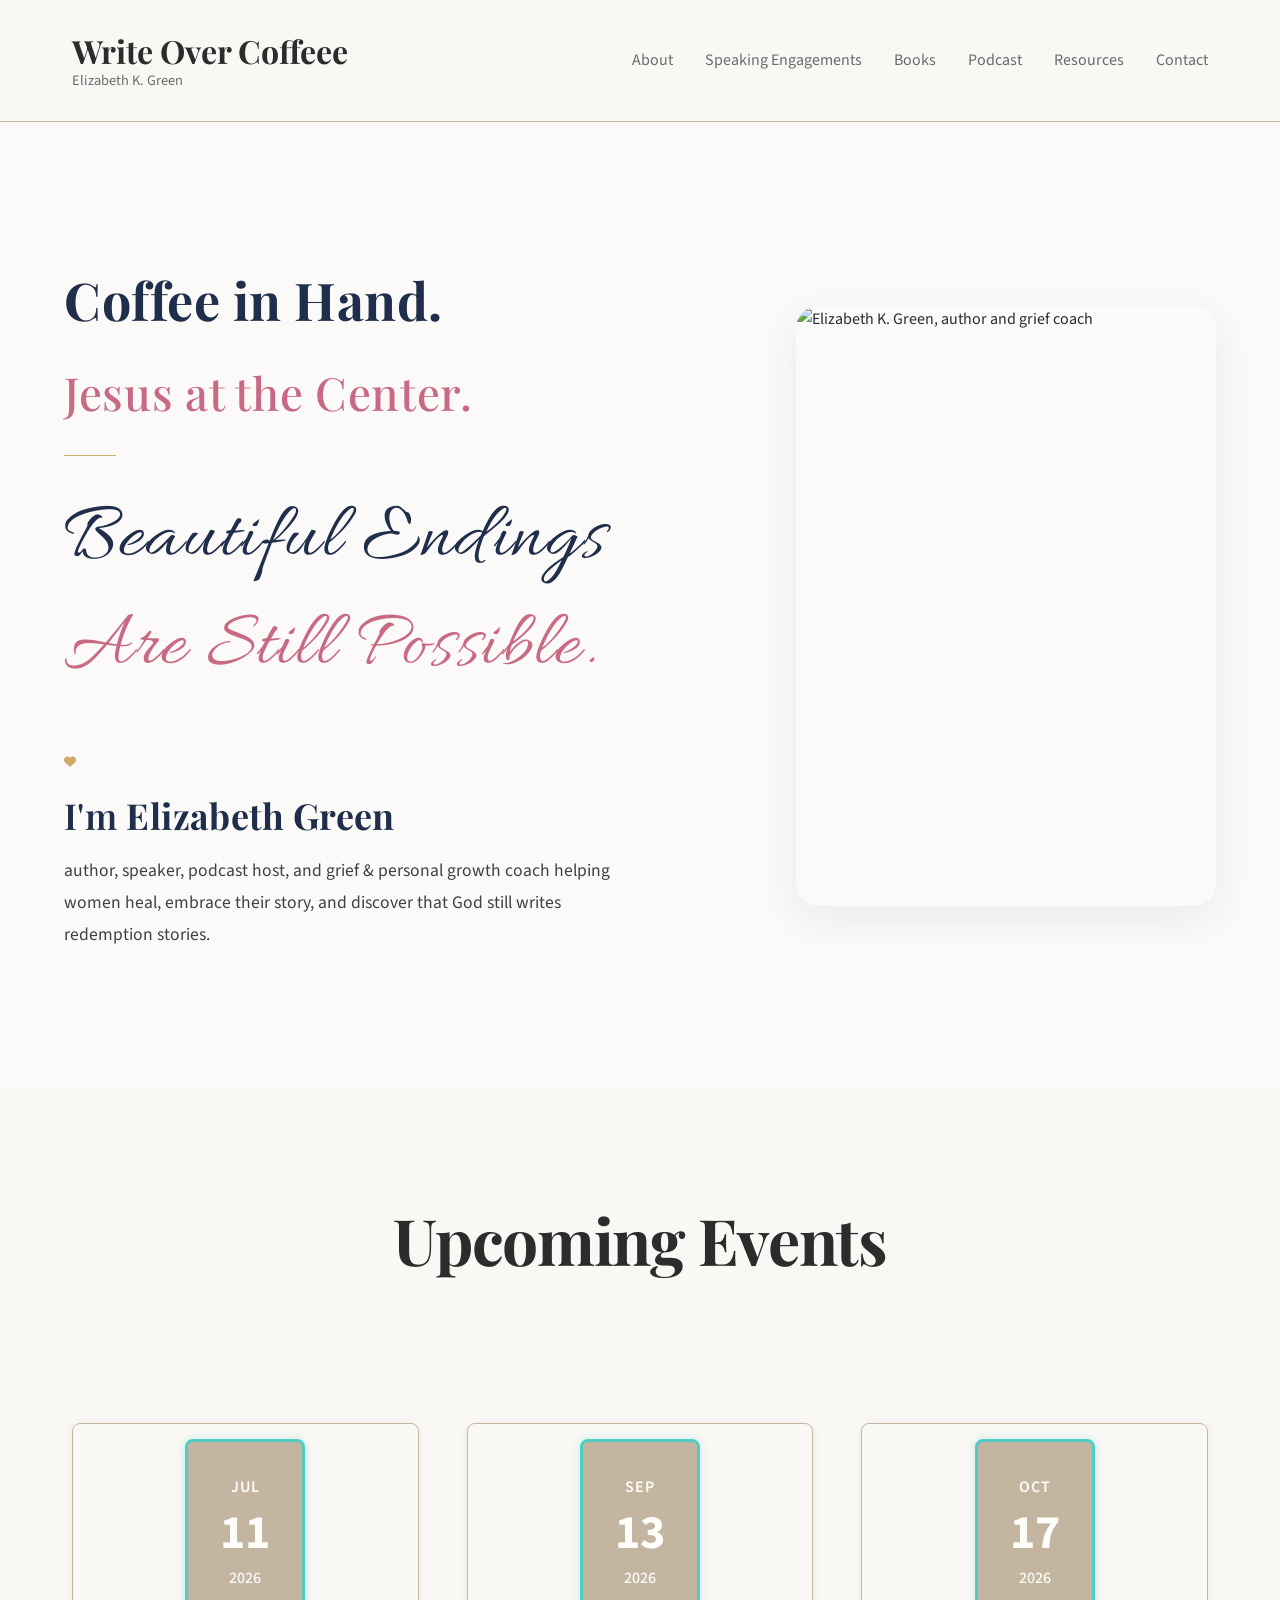
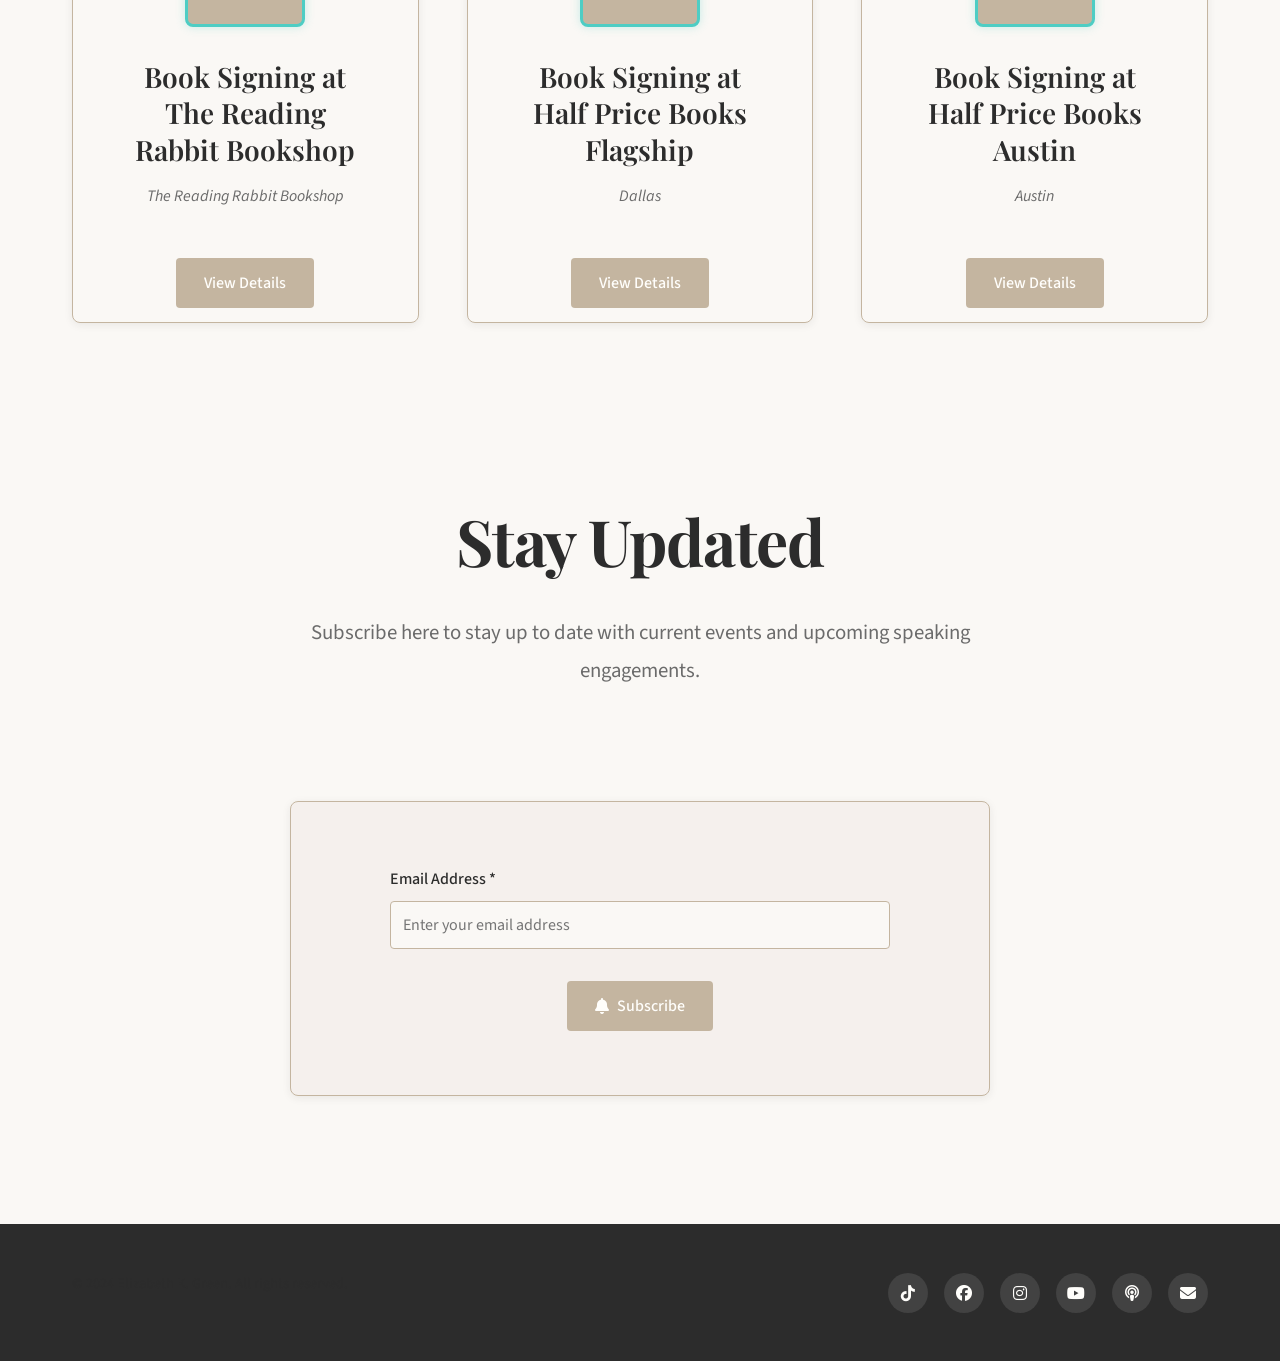
==== commit 1069694a: "Merge intro into hero with portrait on the right Co-authored-by: Cursor <cursoragent@cursor.com>" ====
--- a/index.html
+++ b/index.html
@@ -45,40 +45,36 @@
     <!-- Hero Section -->
     <section class="hero">
         <div class="hero-content">
-            <div class="hero-text">
-                <h1 class="hero-title">
-                    <span class="hero-line hero-line--headline">Coffee in Hand.</span>
-                    <span class="hero-line hero-line--accent">Jesus at the Center.</span>
-                </h1>
-                <hr class="hero-divider" aria-hidden="true">
-                <p class="hero-script-block">
-                    <span class="hero-line hero-line--script hero-line--navy">Beautiful Endings</span>
-                    <span class="hero-line hero-line--script hero-line--rose">Are Still Possible.</span>
-                </p>
-            </div>
-        </div>
-    </section>
-
-    <!-- Introduction Section -->
-    <section class="intro-section" aria-label="About Elizabeth Green">
-        <div class="intro-container">
-            <div class="intro-image-wrapper">
-                <img
-                    src="https://i.imgur.com/CCfp92z.jpg"
-                    alt="Elizabeth K. Green, author and grief coach"
-                    class="intro-image"
-                    width="480"
-                    height="600"
-                    loading="lazy"
-                    decoding="async"
-                >
-            </div>
-            <div class="intro-content">
-                <div class="intro-accent" aria-hidden="true">
-                    <i class="fas fa-heart intro-accent-icon"></i>
-                </div>
-                <h2 class="intro-heading">I'm <span class="intro-name">Elizabeth Green</span></h2>
-                <p class="intro-body">author, speaker, podcast host, and grief &amp; personal growth coach helping women heal, embrace their story, and discover that God still writes redemption stories.</p>
+            <div class="hero-layout">
+                <div class="hero-text">
+                    <h1 class="hero-title">
+                        <span class="hero-line hero-line--headline">Coffee in Hand.</span>
+                        <span class="hero-line hero-line--accent">Jesus at the Center.</span>
+                    </h1>
+                    <hr class="hero-divider" aria-hidden="true">
+                    <p class="hero-script-block">
+                        <span class="hero-line hero-line--script hero-line--navy">Beautiful Endings</span>
+                        <span class="hero-line hero-line--script hero-line--rose">Are Still Possible.</span>
+                    </p>
+                    <div class="hero-intro">
+                        <div class="hero-intro-accent" aria-hidden="true">
+                            <i class="fas fa-heart hero-intro-accent-icon"></i>
+                        </div>
+                        <h2 class="hero-intro-heading">I'm <span class="hero-intro-name">Elizabeth Green</span></h2>
+                        <p class="hero-intro-body">author, speaker, podcast host, and grief &amp; personal growth coach helping women heal, embrace their story, and discover that God still writes redemption stories.</p>
+                    </div>
+                </div>
+                <div class="hero-image-wrapper">
+                    <img
+                        src="https://i.imgur.com/CCfp92z.jpg"
+                        alt="Elizabeth K. Green, author and grief coach"
+                        class="hero-portrait"
+                        width="480"
+                        height="600"
+                        loading="eager"
+                        decoding="async"
+                    >
+                </div>
             </div>
         </div>
     </section>
--- a/styles.css
+++ b/styles.css
@@ -204,16 +204,16 @@
 .hero {
     position: relative;
     width: 100%;
-    min-height: 95vh;
+    min-height: auto;
     display: flex;
     align-items: center;
-    justify-content: flex-start;
-    padding: clamp(120px, 14vw, 180px) clamp(1.5rem, 6vw, 5rem);
+    justify-content: center;
+    padding: clamp(100px, 12vw, 140px) clamp(1.5rem, 5vw, 4rem);
     background-image: url('https://i.imgur.com/gsxFi4E.jpg');
     background-size: cover;
     background-position: center;
     background-repeat: no-repeat;
-    overflow: hidden;
+    overflow: visible;
 }
 
 .hero::before {
@@ -223,7 +223,7 @@
     left: 0;
     right: 0;
     bottom: 0;
-    background: rgba(255, 255, 255, 0.22);
+    background: rgba(255, 255, 255, 0.3);
     z-index: 1;
 }
 
@@ -231,15 +231,78 @@
     position: relative;
     z-index: 2;
     width: 100%;
-    max-width: 1400px;
+    max-width: 1200px;
+    margin: 0 auto;
+    padding: 0;
+}
+
+.hero-layout {
+    display: grid;
+    grid-template-columns: minmax(0, 1fr) minmax(260px, 38%);
+    gap: clamp(2.5rem, 5vw, 4.5rem);
+    align-items: center;
+    width: 100%;
+    animation: heroFadeUp 700ms ease-out both;
+}
+
+.hero-text {
+    min-width: 0;
+    text-align: left;
+}
+
+.hero-image-wrapper {
+    width: 100%;
+    max-width: 420px;
+    justify-self: end;
+    align-self: center;
+}
+
+.hero-portrait {
+    width: 100%;
+    aspect-ratio: 4 / 5;
+    object-fit: cover;
+    object-position: center top;
+    border-radius: 22px;
+    box-shadow: 0 12px 40px rgba(31, 46, 74, 0.08);
+    display: block;
+}
+
+.hero-intro {
+    margin-top: clamp(2rem, 4vw, 3rem);
+}
+
+.hero-intro-accent {
+    margin-bottom: 1rem;
+}
+
+.hero-intro-accent-icon {
+    font-size: 0.75rem;
+    color: var(--hero-gold);
+    opacity: 0.9;
+}
+
+.hero-intro-heading {
+    font-family: var(--font-primary);
+    font-weight: 600;
+    font-size: clamp(1.65rem, 2.8vw, 2.35rem);
+    line-height: 1.35;
+    color: var(--hero-navy);
+    margin-bottom: 1rem;
+    letter-spacing: 0.01em;
+}
+
+.hero-intro-name {
+    font-weight: 700;
+}
+
+.hero-intro-body {
+    font-family: var(--font-secondary);
+    font-size: clamp(0.95rem, 1.6vw, 1.1rem);
+    font-weight: 400;
+    line-height: 1.8;
+    color: var(--hero-body);
+    max-width: 550px;
     margin: 0;
-    padding: 0;
-}
-
-.hero-text {
-    max-width: 650px;
-    text-align: left;
-    animation: heroFadeUp 700ms ease-out both;
 }
 
 .hero .hero-title {
@@ -305,93 +368,8 @@
 }
 
 @media (prefers-reduced-motion: reduce) {
-    .hero-text {
+    .hero-layout {
         animation: none;
-    }
-}
-
-/* Introduction Section */
-.intro-section {
-    padding: clamp(80px, 10vw, 120px) var(--spacing-md);
-    background-color: transparent;
-}
-
-.intro-container {
-    max-width: 1200px;
-    margin: 0 auto;
-    display: grid;
-    grid-template-columns: 40% 1fr;
-    gap: clamp(3.75rem, 5vw, 5rem);
-    align-items: center;
-    opacity: 0;
-    transform: translateY(24px);
-    transition: opacity 700ms ease-out, transform 700ms ease-out;
-}
-
-.intro-section.is-visible .intro-container {
-    opacity: 1;
-    transform: translateY(0);
-}
-
-.intro-image-wrapper {
-    width: 100%;
-}
-
-.intro-image {
-    width: 100%;
-    aspect-ratio: 4 / 5;
-    object-fit: cover;
-    object-position: center top;
-    border-radius: 22px;
-    box-shadow: 0 12px 40px rgba(31, 46, 74, 0.08);
-    display: block;
-}
-
-.intro-content {
-    display: flex;
-    flex-direction: column;
-    justify-content: center;
-}
-
-.intro-accent {
-    margin-bottom: 1.25rem;
-}
-
-.intro-accent-icon {
-    font-size: 0.75rem;
-    color: var(--hero-gold);
-    opacity: 0.9;
-}
-
-.intro-heading {
-    font-family: var(--font-primary);
-    font-weight: 600;
-    font-size: clamp(1.85rem, 3.5vw, 2.75rem);
-    line-height: 1.35;
-    color: var(--hero-navy);
-    margin-bottom: 1.25rem;
-    letter-spacing: 0.01em;
-}
-
-.intro-name {
-    font-weight: 700;
-}
-
-.intro-body {
-    font-family: var(--font-secondary);
-    font-size: clamp(1rem, 1.8vw, 1.125rem);
-    font-weight: 400;
-    line-height: 1.8;
-    color: var(--hero-body);
-    max-width: 550px;
-    margin: 0;
-}
-
-@media (prefers-reduced-motion: reduce) {
-    .intro-container {
-        opacity: 1;
-        transform: none;
-        transition: none;
     }
 }
 
@@ -881,8 +859,11 @@
     }
     
     .hero {
-        min-height: 90vh;
-        padding: clamp(100px, 12vw, 140px) clamp(2rem, 5vw, 4rem);
+        padding: clamp(100px, 12vw, 130px) clamp(2rem, 4vw, 3rem);
+    }
+
+    .hero-layout {
+        gap: clamp(2rem, 4vw, 3rem);
     }
     
     .hero-line--headline {
@@ -895,10 +876,6 @@
     
     .hero-line--script {
         font-size: clamp(2.75rem, 6vw, 4.25rem);
-    }
-
-    .intro-container {
-        gap: clamp(2rem, 4vw, 3.5rem);
     }
     
     .events-grid {
@@ -940,9 +917,34 @@
     .container {
         max-width: 1200px;
     }
-    
-    .hero {
-        min-height: 95vh;
+}
+
+/* Hero stacks on tablet portrait and below */
+@media (max-width: 900px) {
+    .hero-layout {
+        grid-template-columns: 1fr;
+        gap: var(--spacing-lg);
+    }
+
+    .hero-text {
+        text-align: center;
+        order: 1;
+    }
+
+    .hero-image-wrapper {
+        order: 2;
+        justify-self: center;
+        max-width: 320px;
+        margin: 0 auto;
+    }
+
+    .hero-intro-body {
+        margin: 0 auto;
+    }
+
+    .hero-divider {
+        margin-left: auto;
+        margin-right: auto;
     }
 }
 
@@ -987,20 +989,11 @@
     
     /* Fix hero overlap with sticky nav; iOS Safari address bar */
     .hero {
-        min-height: 100vh;
-        min-height: -webkit-fill-available;
-        padding: clamp(100px, 18vw, 130px) var(--spacing-md) clamp(80px, 12vw, 120px);
-        justify-content: center;
-    }
-    
-    .hero-content {
-        display: flex;
-        justify-content: center;
-    }
-    
-    .hero-text {
-        text-align: center;
-        margin: 0 auto;
+        padding: clamp(100px, 18vw, 120px) var(--spacing-md) clamp(64px, 10vw, 96px);
+    }
+
+    .hero .hero-intro-heading {
+        font-size: clamp(1.55rem, 5.5vw, 2rem);
     }
     
     .hero-divider {
@@ -1021,29 +1014,6 @@
     .hero-line--script {
         font-size: clamp(2.5rem, 10vw, 3.75rem);
         line-height: 1.35;
-    }
-
-    .intro-section {
-        padding: clamp(48px, 12vw, 80px) var(--spacing-md);
-    }
-
-    .intro-container {
-        grid-template-columns: 1fr;
-        gap: var(--spacing-lg);
-        text-align: center;
-    }
-
-    .intro-image-wrapper {
-        max-width: 340px;
-        margin: 0 auto;
-    }
-
-    .intro-content {
-        align-items: center;
-    }
-
-    .intro-body {
-        margin: 0 auto;
     }
     
     .btn {
@@ -1140,31 +1110,27 @@
     }
     
     .hero {
-        padding: 90px var(--spacing-sm) 70px;
-    }
-    
+        padding: 90px var(--spacing-sm) 56px;
+    }
+
     .hero-line--headline {
         font-size: clamp(1.6rem, 7vw, 2rem);
     }
-    
+
     .hero-line--accent {
         font-size: clamp(1.4rem, 6vw, 1.85rem);
     }
-    
+
     .hero-line--script {
         font-size: clamp(2.25rem, 11vw, 3.25rem);
     }
 
-    .intro-section {
-        padding: 48px var(--spacing-sm);
-    }
-
-    .intro-image-wrapper {
-        max-width: 280px;
-    }
-
-    .intro-heading {
-        font-size: clamp(1.6rem, 7vw, 2rem);
+    .hero-image-wrapper {
+        max-width: 260px;
+    }
+
+    .hero .hero-intro-heading {
+        font-size: clamp(1.5rem, 7vw, 1.85rem);
     }
     
     .events-section h2,
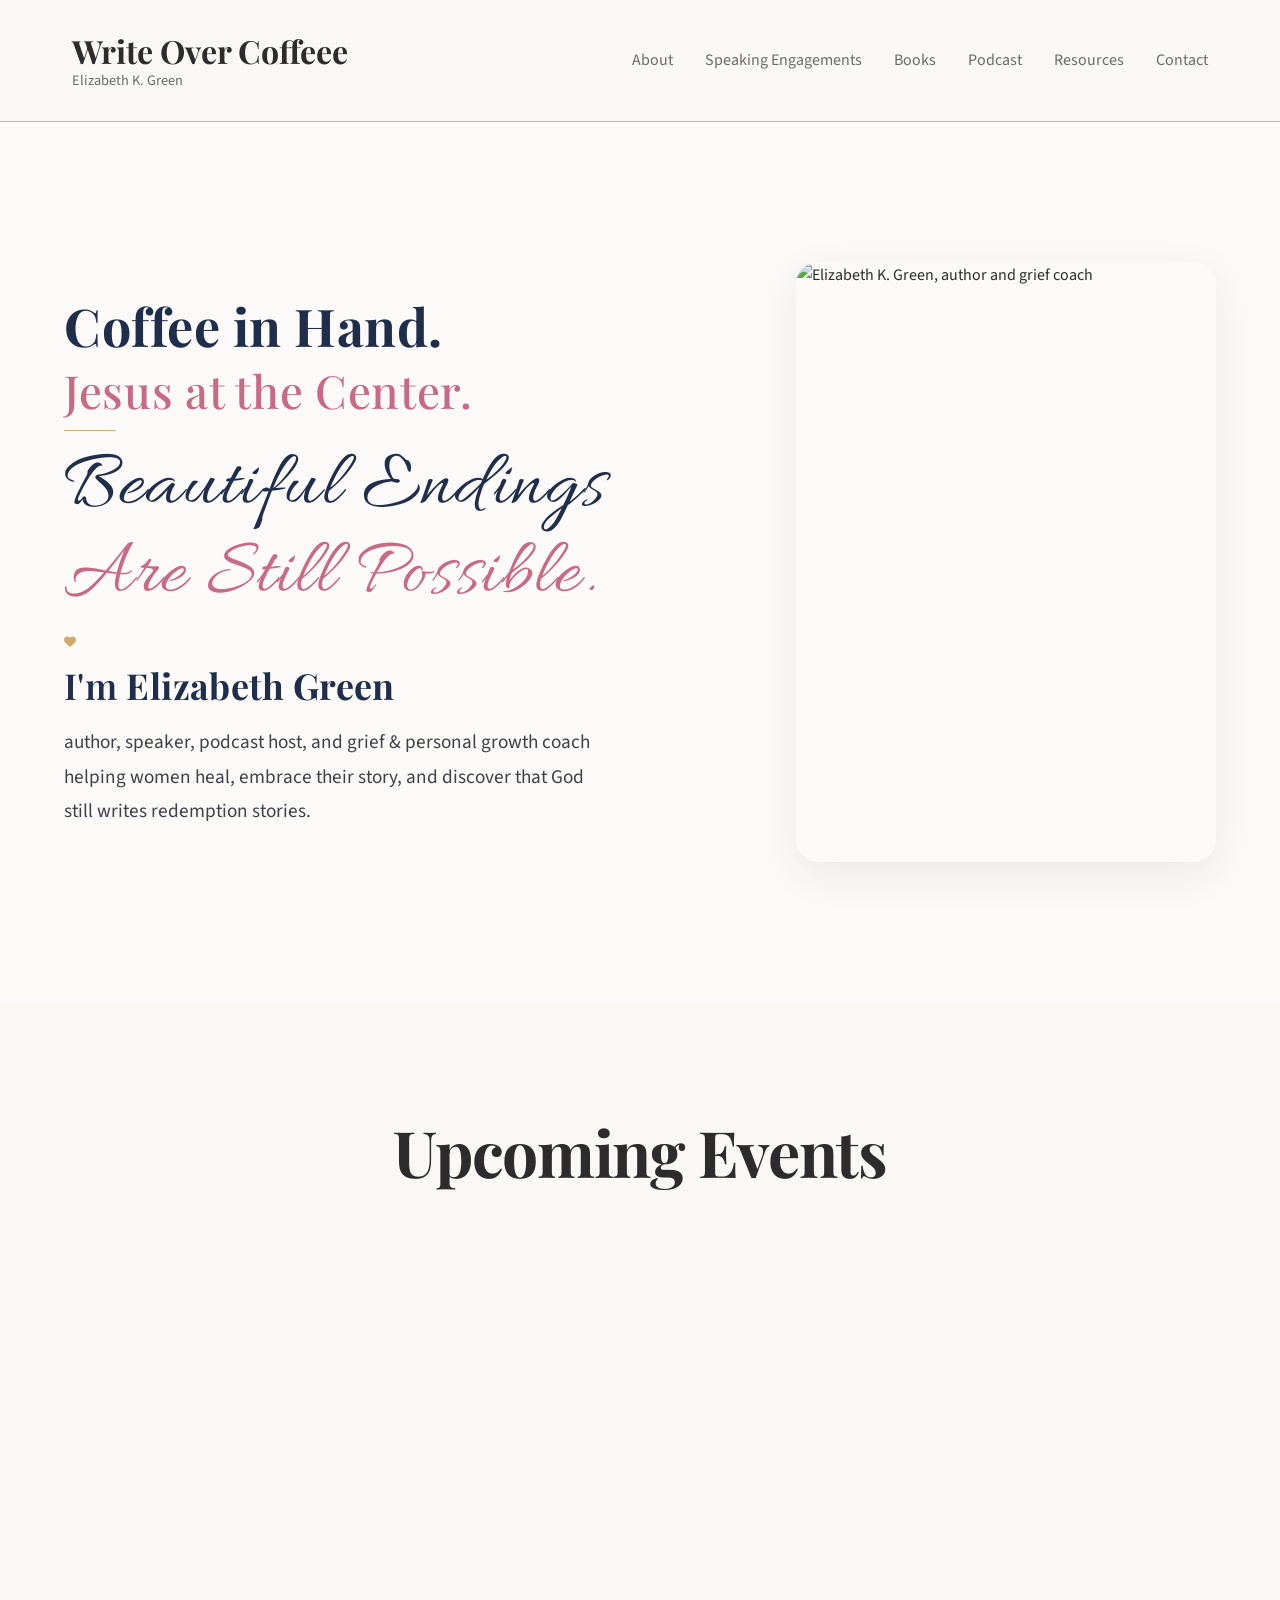
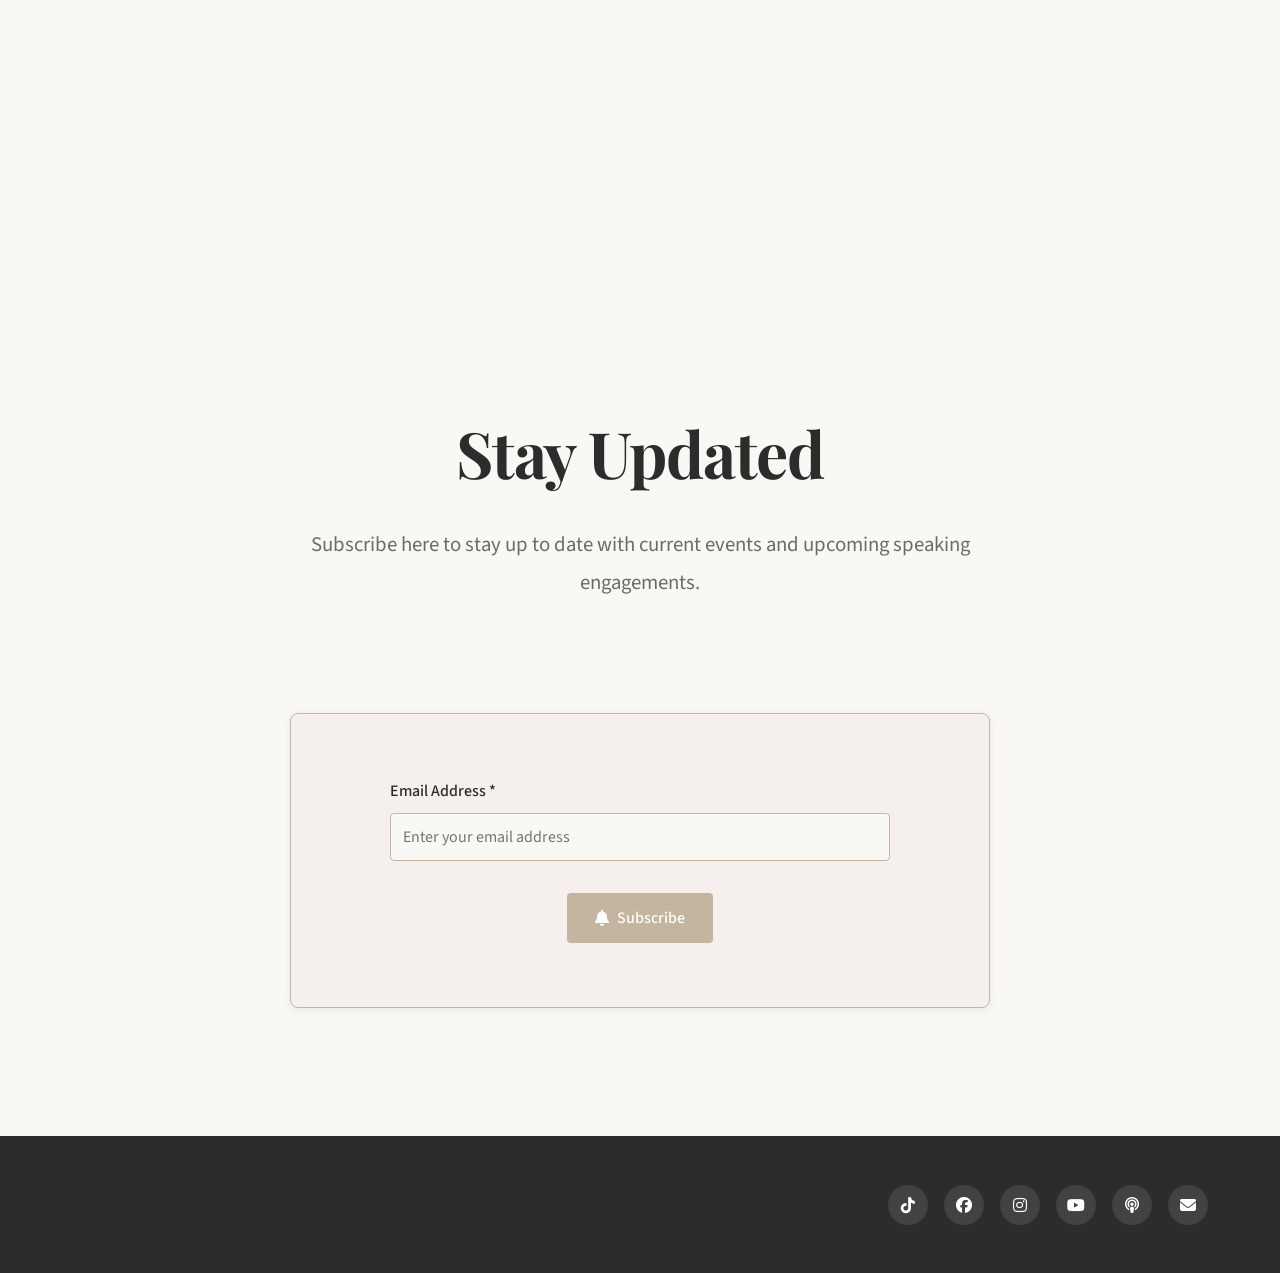
==== commit c11723f4: "Remove cancelled July 11 book signing from upcoming events Co-authored-by: Cursor <cursoragent@curso" ====
--- a/index.html
+++ b/index.html
@@ -86,27 +86,6 @@
                 <h2 class="events-title" style="font-size: 4rem; font-weight: 700; color: var(--text-primary); margin-bottom: var(--spacing-md); letter-spacing: -0.02em; line-height: 1.2;">Upcoming Events</h2>
             </div>
             <div class="events-grid">
-                <div class="flip-card">
-                    <div class="flip-card-inner">
-                        <div class="flip-card-front">
-                            <div class="event-date event-date-new">
-                                <span class="event-month">Jul</span>
-                                <span class="event-day">11</span>
-                                <span class="event-year">2026</span>
-                            </div>
-                            <h3 class="event-title">Book Signing at The Reading Rabbit Bookshop</h3>
-                            <p class="event-location">The Reading Rabbit Bookshop</p>
-                            <button class="btn btn-primary flip-btn">View Details</button>
-                        </div>
-                        <div class="flip-card-back">
-                            <h3 class="event-title">Book Signing at The Reading Rabbit Bookshop</h3>
-                            <p class="event-description">Join me at The Reading Rabbit Bookshop for a heartfelt afternoon celebrating Unspoken Goodbyes. Come connect, chat, and take home a signed copy—I can't wait to meet you in person.</p>
-                            <p class="event-location">The Reading Rabbit Bookshop, 13006 S Farm to Market Rd | 1pm - 3pm</p>
-                            <button class="btn btn-secondary flip-btn-back">Back</button>
-                        </div>
-                    </div>
-                </div>
-
                 <div class="flip-card">
                     <div class="flip-card-inner">
                         <div class="flip-card-front">
--- a/styles.css
+++ b/styles.css
@@ -268,11 +268,11 @@
 }
 
 .hero-intro {
-    margin-top: clamp(2rem, 4vw, 3rem);
+    margin-top: clamp(0.25rem, 0.6vw, 0.5rem);
 }
 
 .hero-intro-accent {
-    margin-bottom: 1rem;
+    margin-bottom: 0.35rem;
 }
 
 .hero-intro-accent-icon {
@@ -297,7 +297,7 @@
 
 .hero-intro-body {
     font-family: var(--font-secondary);
-    font-size: clamp(0.95rem, 1.6vw, 1.1rem);
+    font-size: clamp(1.05rem, 1.85vw, 1.2rem);
     font-weight: 400;
     line-height: 1.8;
     color: var(--hero-body);
@@ -326,17 +326,17 @@
     font-family: var(--font-primary);
     font-weight: 700;
     font-size: clamp(2rem, 4.2vw, 3.25rem);
-    line-height: 1.45;
+    line-height: 1.15;
     letter-spacing: 0.01em;
     color: var(--hero-navy);
-    margin-bottom: 0.4em;
+    margin-bottom: 0.15em;
 }
 
 .hero-line--accent {
     font-family: var(--font-primary);
     font-weight: 500;
     font-size: clamp(1.85rem, 3.6vw, 2.85rem);
-    line-height: 1.5;
+    line-height: 1.2;
     letter-spacing: 0.015em;
     color: var(--hero-rose);
 }
@@ -345,13 +345,13 @@
     font-family: var(--font-script);
     font-weight: 400;
     font-size: clamp(3rem, 7vw, 5rem);
-    line-height: 1.3;
+    line-height: 1.1;
     letter-spacing: 0.02em;
 }
 
 .hero-line--navy {
     color: var(--hero-navy);
-    margin-bottom: 0.05em;
+    margin-bottom: 0;
 }
 
 .hero-line--rose {
@@ -361,7 +361,7 @@
 .hero-divider {
     width: 52px;
     height: 1px;
-    margin: clamp(1.25rem, 2.5vw, 1.75rem) 0 clamp(1.5rem, 3vw, 2rem);
+    margin: clamp(0.5rem, 1vw, 0.75rem) 0 clamp(0.5rem, 1.2vw, 0.85rem);
     border: none;
     background-color: var(--hero-gold);
     opacity: 0.85;
@@ -1003,17 +1003,17 @@
     
     .hero-line--headline {
         font-size: clamp(1.75rem, 6.5vw, 2.25rem);
-        line-height: 1.5;
+        line-height: 1.15;
     }
     
     .hero-line--accent {
         font-size: clamp(1.55rem, 5.5vw, 2rem);
-        line-height: 1.55;
+        line-height: 1.2;
     }
     
     .hero-line--script {
         font-size: clamp(2.5rem, 10vw, 3.75rem);
-        line-height: 1.35;
+        line-height: 1.1;
     }
     
     .btn {
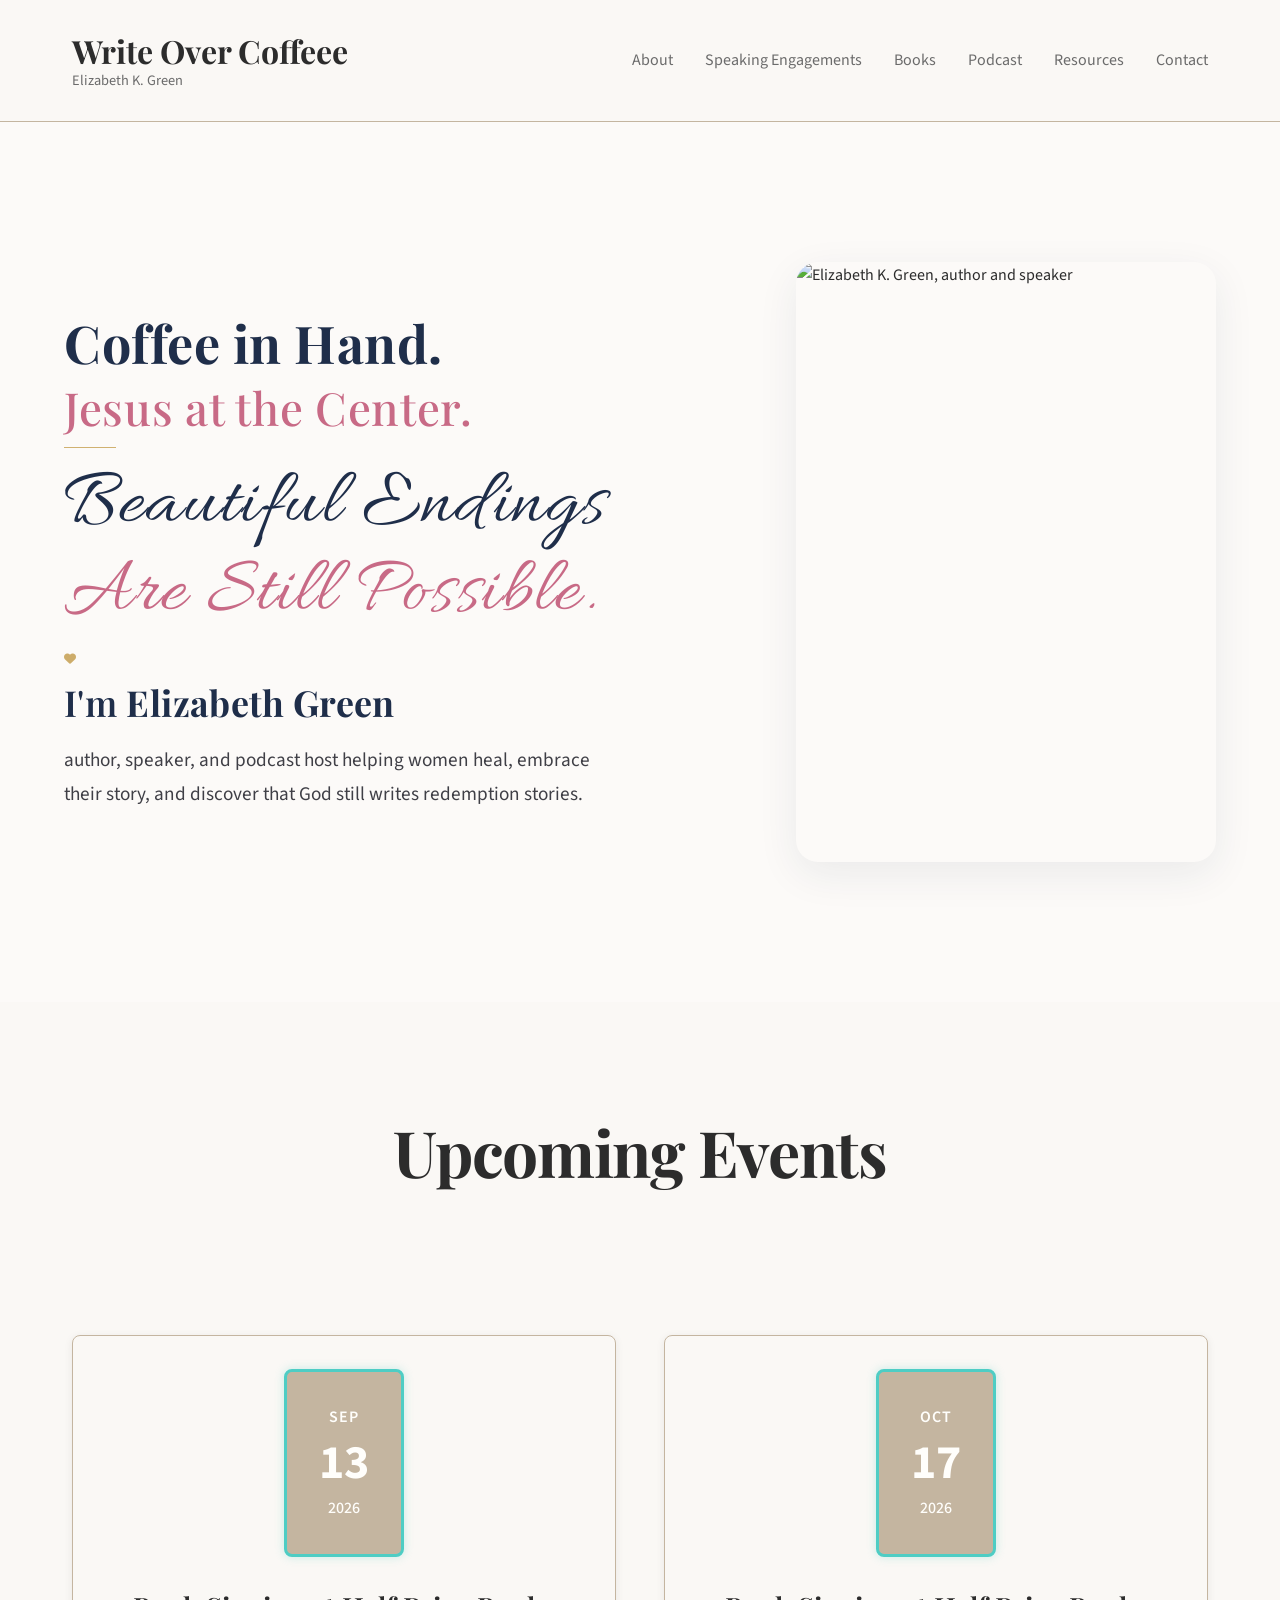
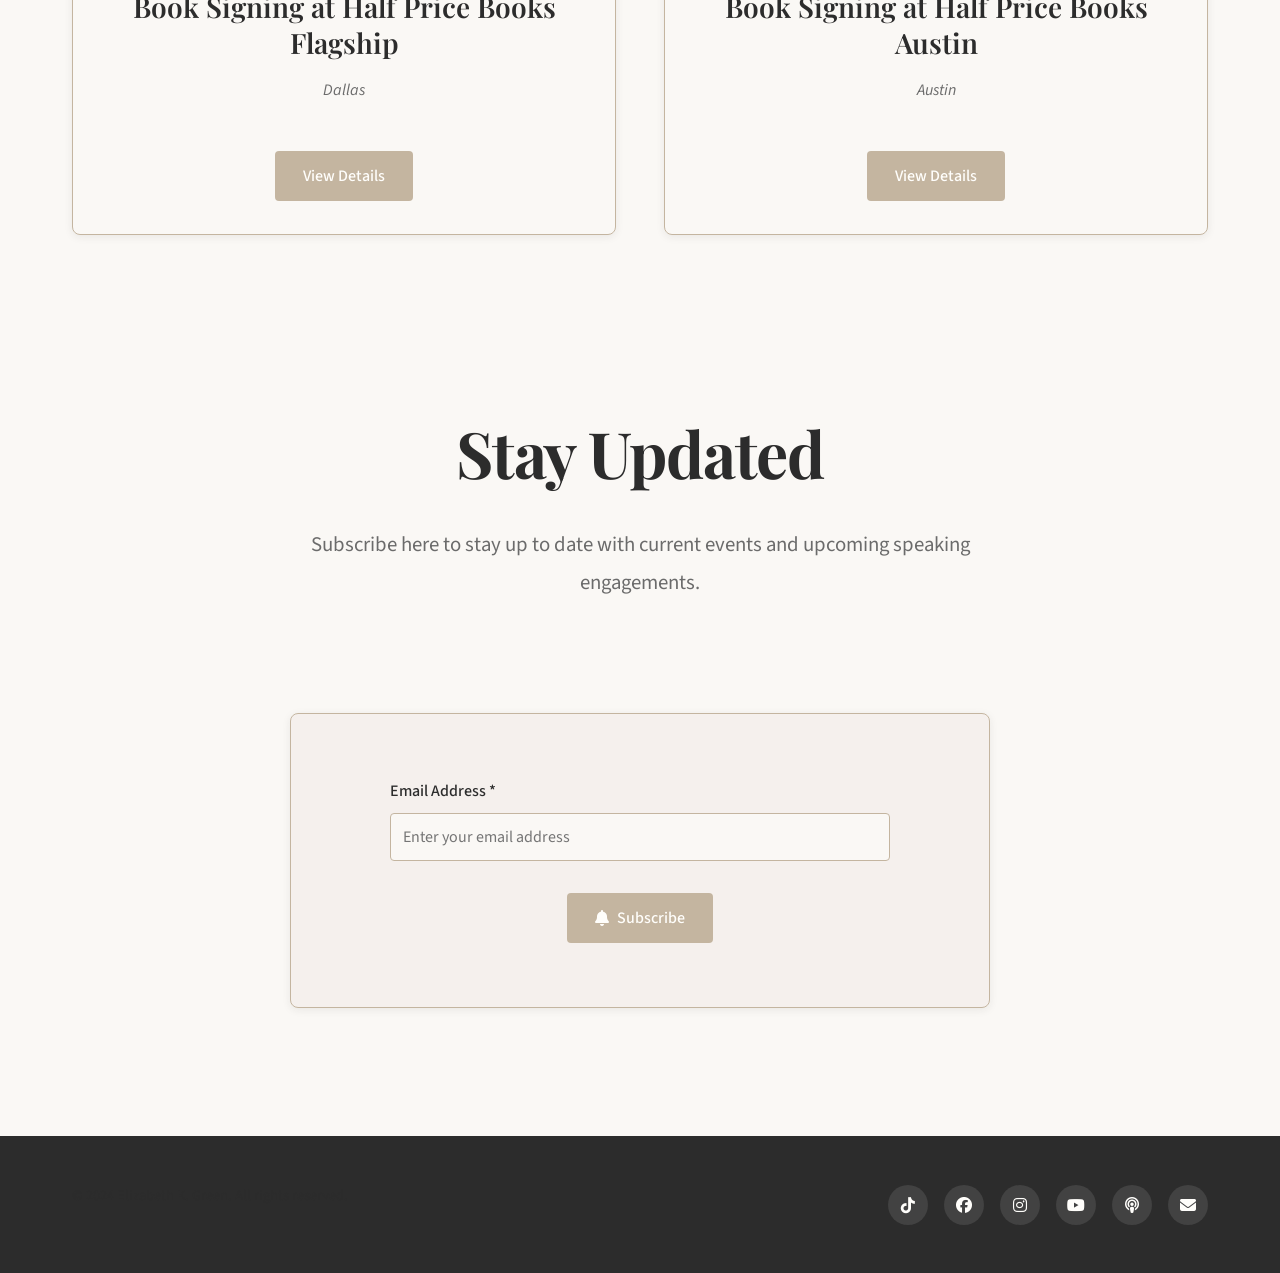
==== commit 2fd5983f: "Remove grief and personal growth coaching from site Co-authored-by: Cursor <cursoragent@cursor.com>" ====
--- a/index.html
+++ b/index.html
@@ -61,13 +61,13 @@
                             <i class="fas fa-heart hero-intro-accent-icon"></i>
                         </div>
                         <h2 class="hero-intro-heading">I'm <span class="hero-intro-name">Elizabeth Green</span></h2>
-                        <p class="hero-intro-body">author, speaker, podcast host, and grief &amp; personal growth coach helping women heal, embrace their story, and discover that God still writes redemption stories.</p>
+                        <p class="hero-intro-body">author, speaker, and podcast host helping women heal, embrace their story, and discover that God still writes redemption stories.</p>
                     </div>
                 </div>
                 <div class="hero-image-wrapper">
                     <img
                         src="https://i.imgur.com/CCfp92z.jpg"
-                        alt="Elizabeth K. Green, author and grief coach"
+                        alt="Elizabeth K. Green, author and speaker"
                         class="hero-portrait"
                         width="480"
                         height="600"
--- a/styles.css
+++ b/styles.css
@@ -209,7 +209,7 @@
     align-items: center;
     justify-content: center;
     padding: clamp(100px, 12vw, 140px) clamp(1.5rem, 5vw, 4rem);
-    background-image: url('https://i.imgur.com/gsxFi4E.jpg');
+    background-image: url('https://i.imgur.com/Q7PlmRE.png');
     background-size: cover;
     background-position: center;
     background-repeat: no-repeat;
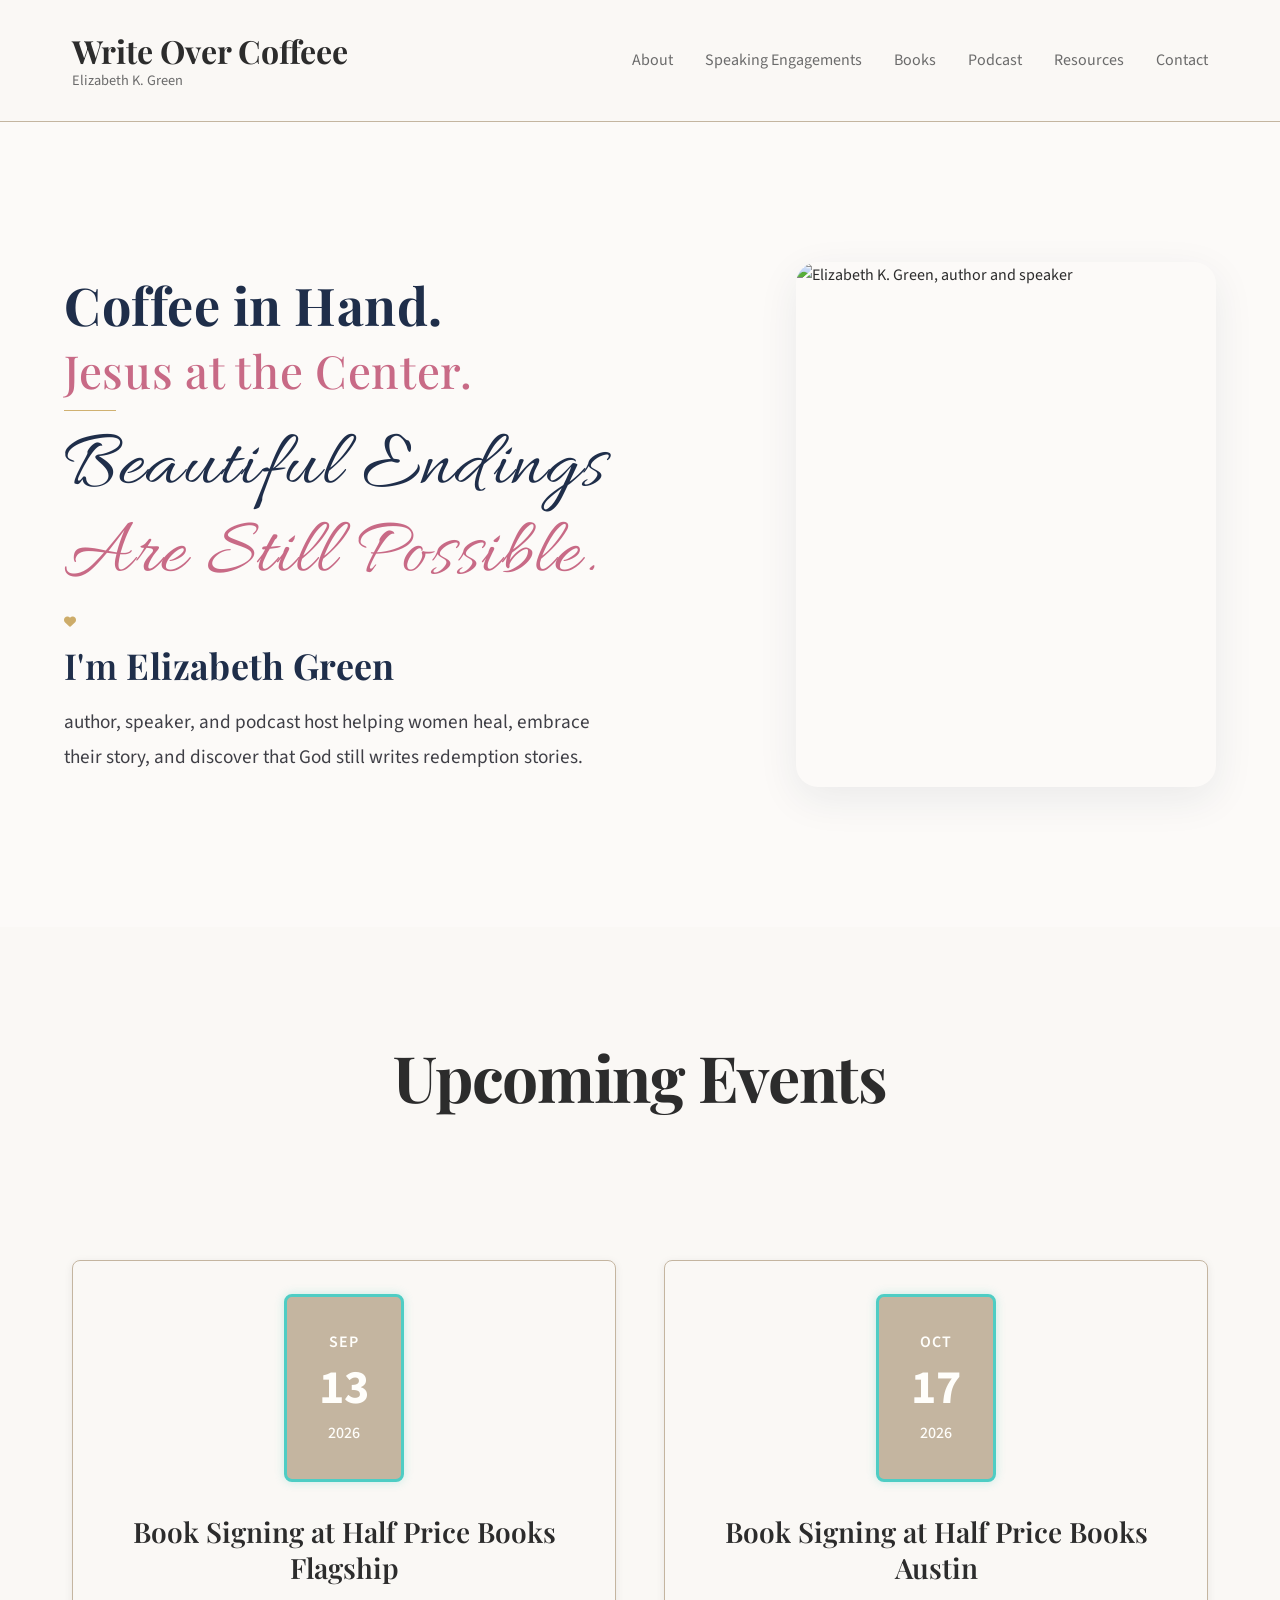
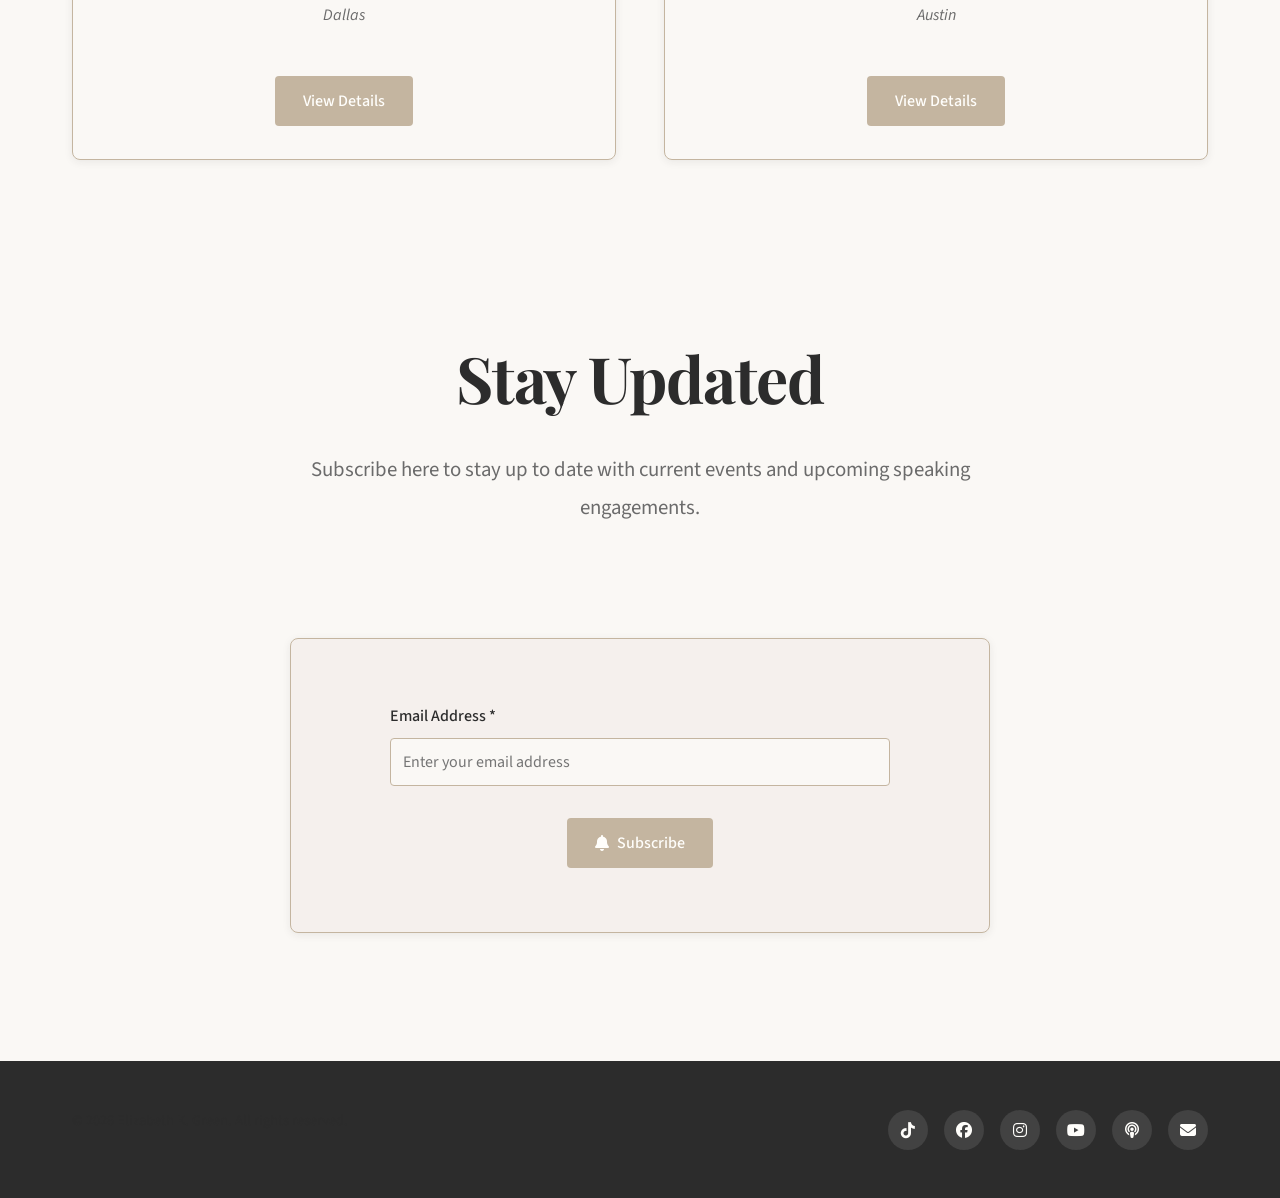
==== commit b80d9d64: "Fix site-wide audit issues: booking topics, EmailJS, mobile CSS, copyright, sitemap. Co-authored-by:" ====
--- a/index.html
+++ b/index.html
@@ -66,7 +66,7 @@
                 </div>
                 <div class="hero-image-wrapper">
                     <img
-                        src="https://i.imgur.com/CCfp92z.jpg"
+                        src="https://i.imgur.com/7qm4uHi.png"
                         alt="Elizabeth K. Green, author and speaker"
                         class="hero-portrait"
                         width="480"
@@ -160,7 +160,7 @@
         <div class="container">
             <div class="footer-content">
                 <div class="footer-text">
-                    <p>&copy; 2024 Elizabeth K. Green. All rights reserved.</p>
+                    <p>&copy; 2026 Elizabeth K. Green. All rights reserved.</p>
                 </div>
                 <div class="social-links">
                     <a href="https://www.tiktok.com/@writeovercoffee?_r=1&_t=ZP-93VZwXl0TWR" target="_blank" rel="noopener" aria-label="TikTok">
@@ -186,6 +186,7 @@
         </div>
     </footer>
 
+    <script type="text/javascript" src="https://cdn.jsdelivr.net/npm/@emailjs/browser@4/dist/email.min.js"></script>
     <script src="script.js"></script>
 </body>
 </html>
--- a/styles.css
+++ b/styles.css
@@ -31,6 +31,8 @@
     --bg-linen: var(--bg-primary);
     --color-greige: var(--color-accent);
     --color-charcoal: var(--text-primary);
+    --color-eucalyptus: var(--color-accent);
+    --primary-color: var(--color-accent);
     
     /* Typography */
     --font-primary: 'Playfair Display', serif;
@@ -74,6 +76,11 @@
     background-repeat: no-repeat;
     -webkit-font-smoothing: antialiased;
     -moz-osx-font-smoothing: grayscale;
+}
+
+img {
+    max-width: 100%;
+    height: auto;
 }
 
 /* iOS Safari: fixed background can cause jank; use scroll on touch devices */
@@ -677,7 +684,7 @@
 
 .events-grid {
     display: grid;
-    grid-template-columns: repeat(auto-fit, minmax(300px, 1fr));
+    grid-template-columns: repeat(auto-fit, minmax(min(100%, 280px), 1fr));
     gap: var(--spacing-lg);
     margin-top: var(--spacing-lg);
 }
@@ -893,6 +900,8 @@
     
     .nav-menu {
         gap: var(--spacing-sm);
+        flex-wrap: wrap;
+        justify-content: center;
     }
     
     .content-grid-2 {
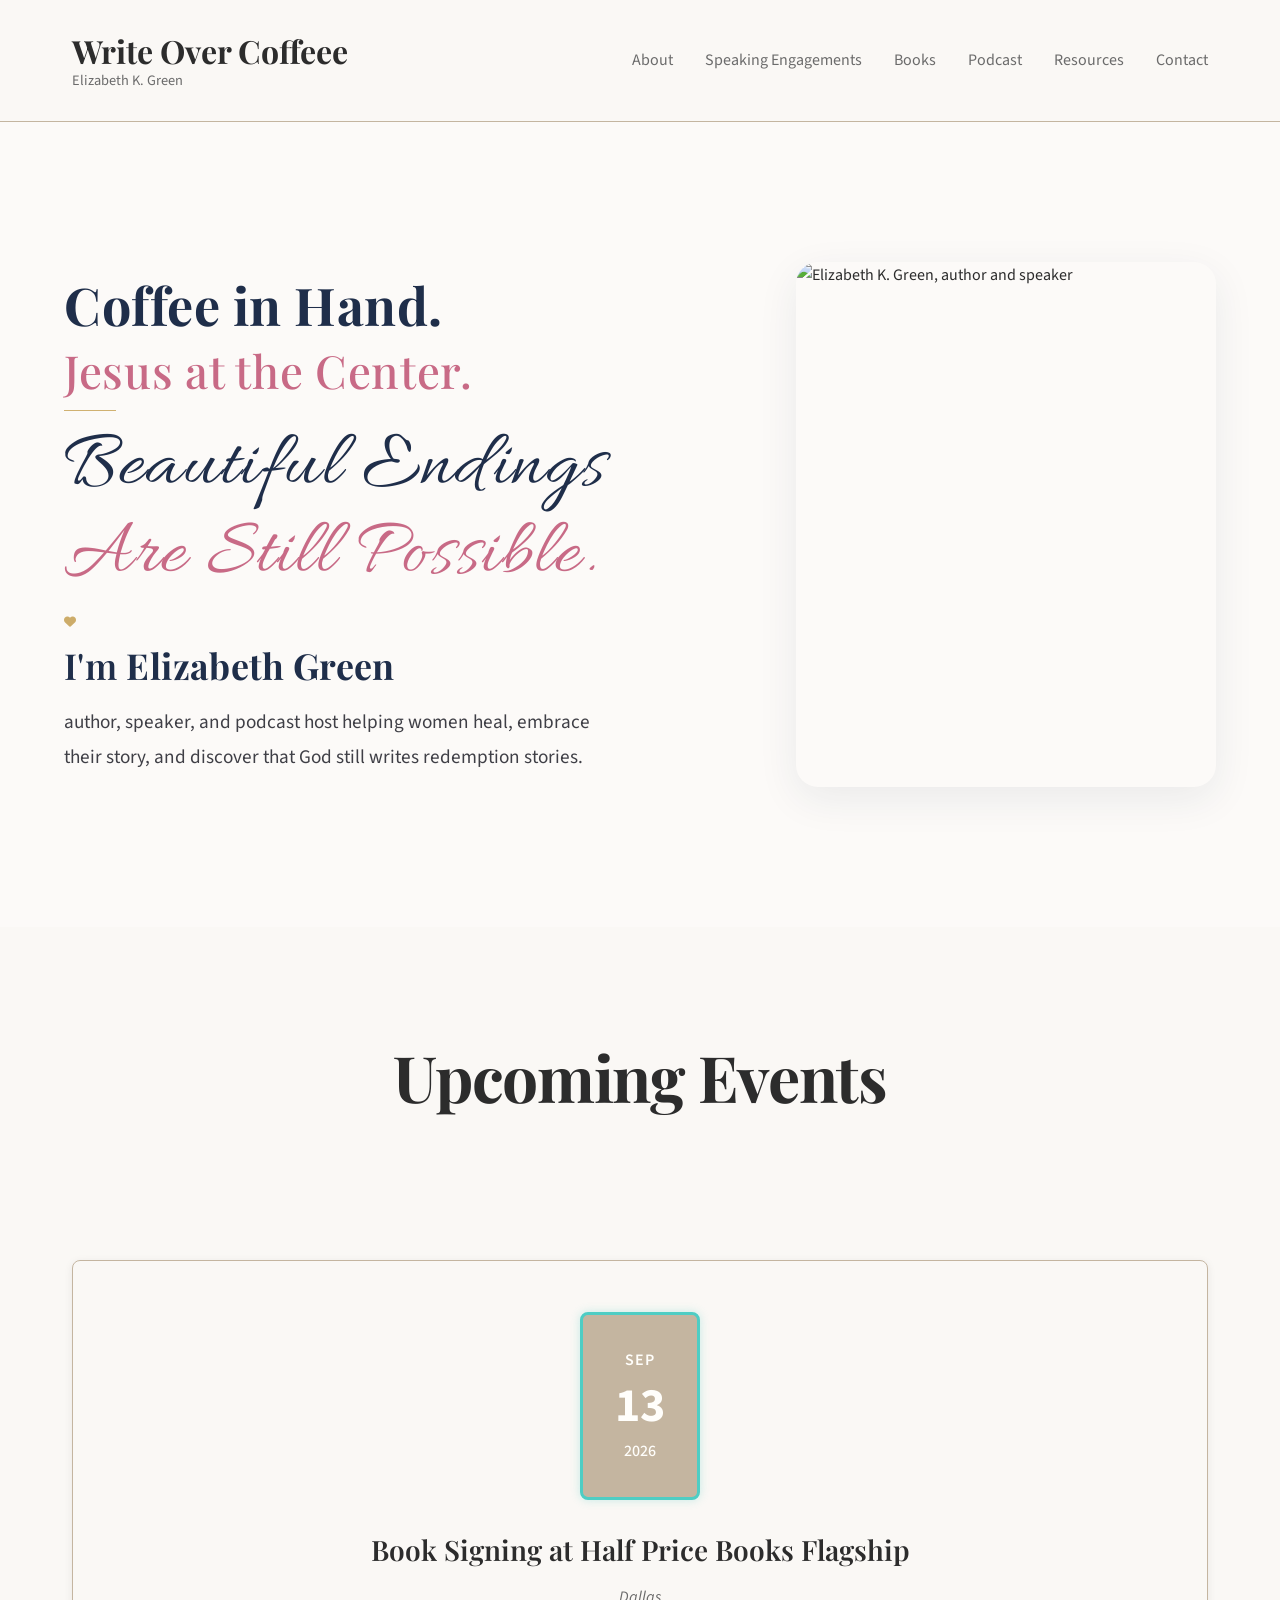
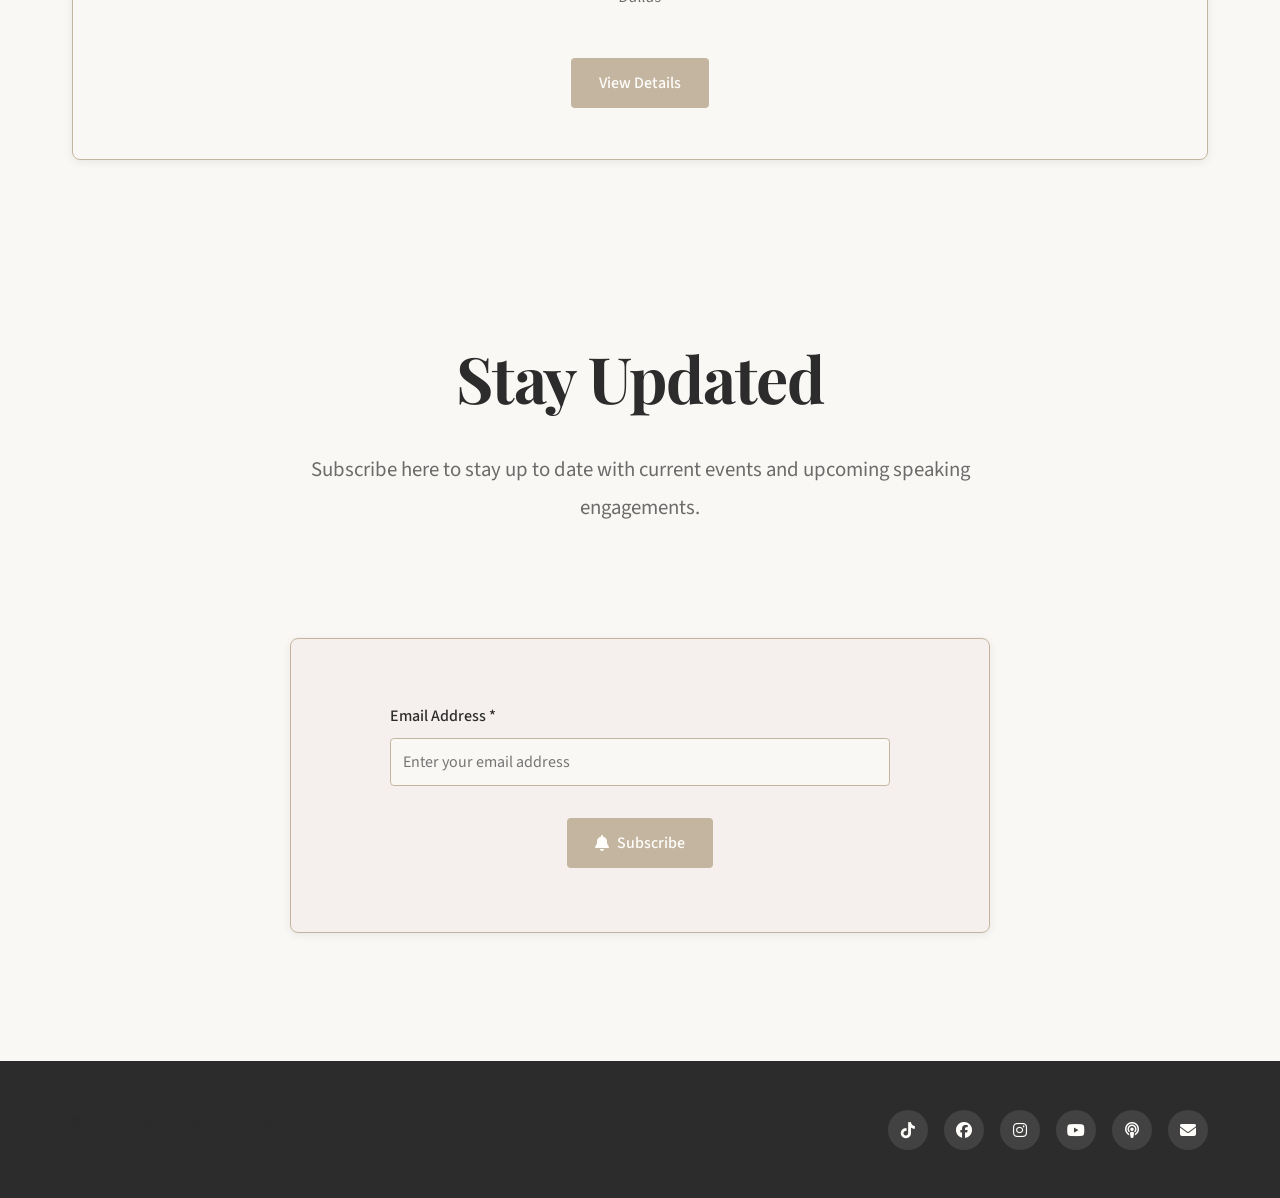
==== commit dc9d1729: "Remove cancelled October Austin book signing event. Co-authored-by: Cursor <cursoragent@cursor.com>" ====
--- a/index.html
+++ b/index.html
@@ -106,27 +106,6 @@
                         </div>
                     </div>
                 </div>
-
-                <div class="flip-card">
-                    <div class="flip-card-inner">
-                        <div class="flip-card-front">
-                            <div class="event-date event-date-new">
-                                <span class="event-month">Oct</span>
-                                <span class="event-day">17</span>
-                                <span class="event-year">2026</span>
-                            </div>
-                            <h3 class="event-title">Book Signing at Half Price Books Austin</h3>
-                            <p class="event-location">Austin</p>
-                            <button class="btn btn-primary flip-btn">View Details</button>
-                        </div>
-                        <div class="flip-card-back">
-                            <h3 class="event-title">Book Signing at Half Price Books Austin</h3>
-                            <p class="event-description">Join me at Half Price Books in Austin for a heartfelt afternoon celebrating Unspoken Goodbyes. Come connect, chat, and take home a signed copy—I'd love to meet you in person.</p>
-                            <p class="event-location">Half Price Books Austin, 5555 N Lamar Blvd, Austin, TX 78751 | 11am - 2pm</p>
-                            <button class="btn btn-secondary flip-btn-back">Back</button>
-                        </div>
-                    </div>
-                </div>
             </div>
         </div>
     </section>
